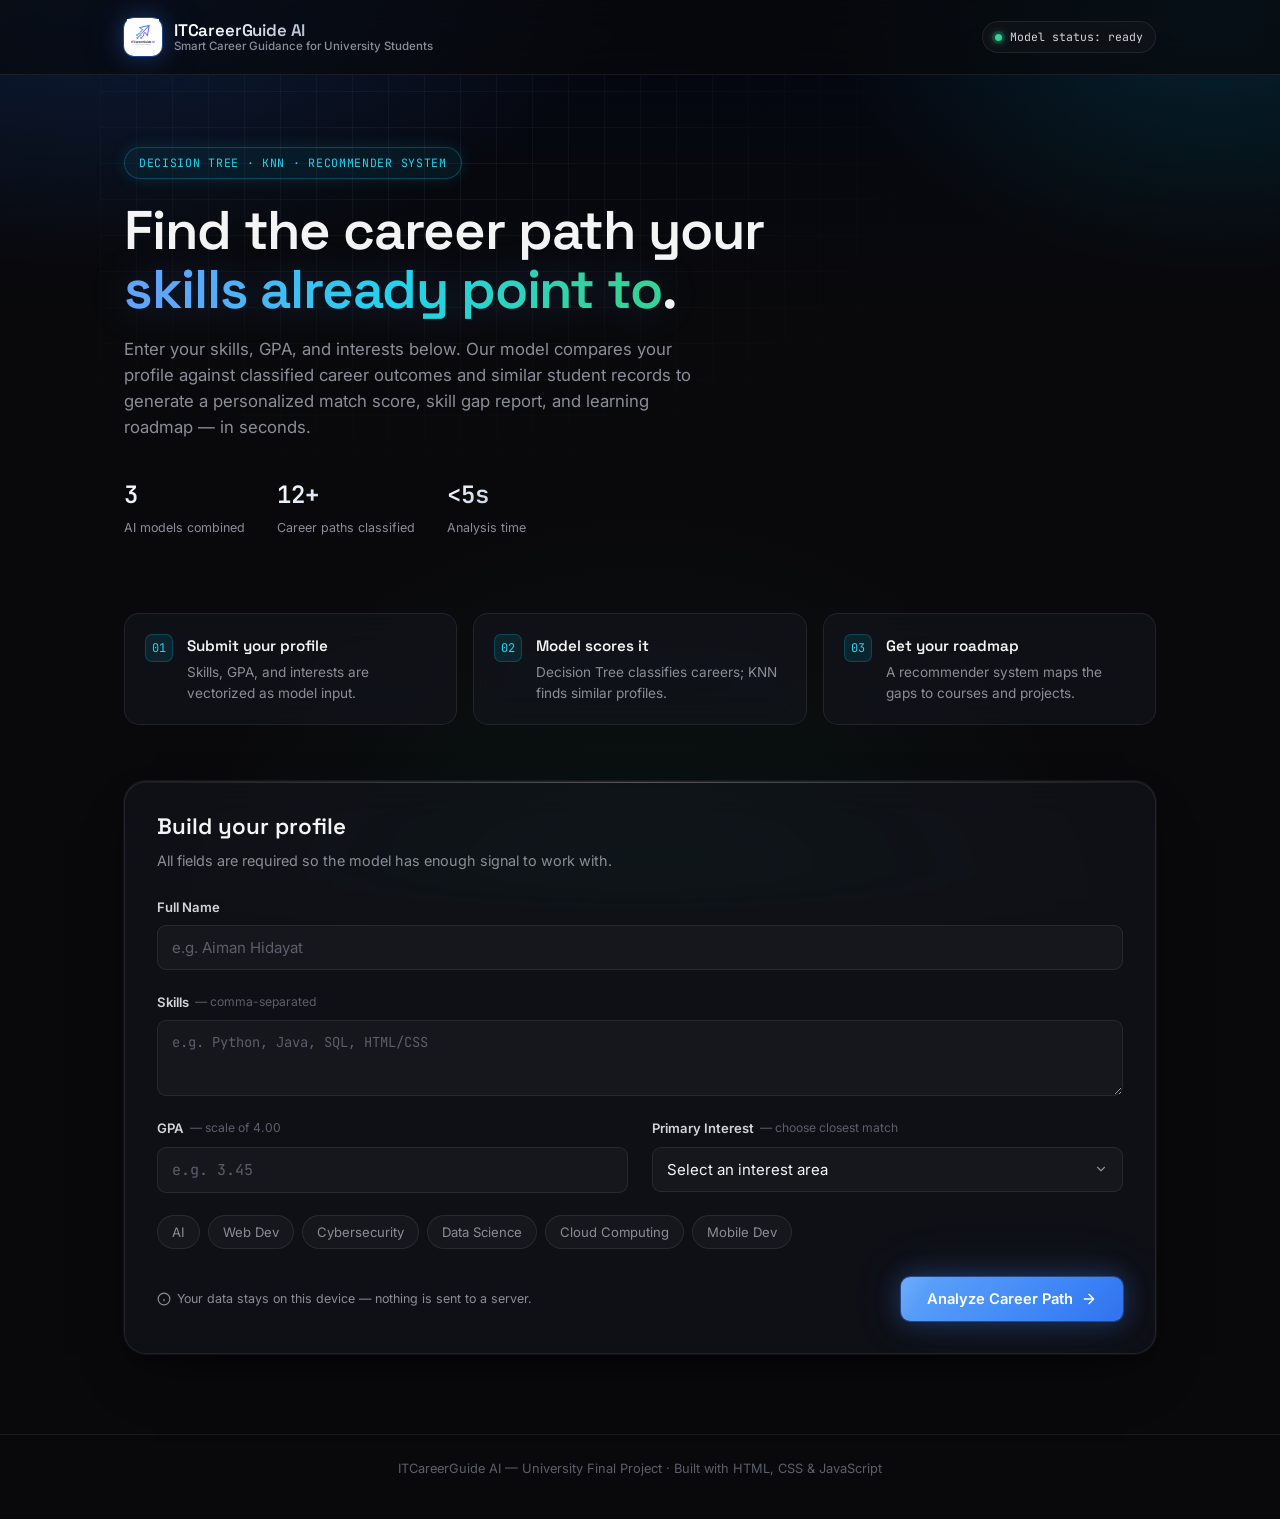
==== index.html @ 4b22a2c1 "🚀 Initial commit — ITCareerGuide AI - Rename project from AI Career Mentor → ITCareerGuide AI - Add " ====
<!DOCTYPE html>
<html lang="en">
  <head>
    <meta charset="UTF-8" />
    <meta name="viewport" content="width=device-width, initial-scale=1.0" />
    <title>ITCareerGuide AI — Smart Career Guidance</title>

    <!-- Google Fonts: Space Grotesk (display), Inter (body), JetBrains Mono (data) -->
    <link rel="preconnect" href="https://fonts.googleapis.com" />
    <link
      href="https://fonts.googleapis.com/css2?family=Space+Grotesk:wght@500;600;700&family=Inter:wght@400;500;600&family=JetBrains+Mono:wght@500;600;700&display=swap"
      rel="stylesheet"
    />

    <link rel="stylesheet" href="style.css" />

    <!-- ============================================================
       ALGORITHM MODULES — load order matters!
       data.js must load first (other files use studentProfiles)
       ============================================================ -->
    <script src="data.js"></script>
    <script src="decisionTree.js"></script>
    <script src="knn.js"></script>
    <script src="recommender.js"></script>
  </head>
  <body>
    <!-- ============================================================
       NAVBAR
       ============================================================ -->
    <header class="navbar">
      <div class="navbar__inner">
        <div class="brand">
          <div class="brand__mark" style="background:white;border-radius:10px;padding:3px;display:flex;align-items:center;justify-content:center;">
            <!-- ITCareerGuide AI logo icon -->
            <img src="logo.png" alt="ITCareerGuide AI Logo" style="width:36px;height:36px;object-fit:contain;object-position:center top;" />
          </div>
          <div class="brand__text">
            <span class="brand__title">ITCareerGuide AI</span>
            <span class="brand__subtitle"
              >Smart Career Guidance for University Students</span
            >
          </div>
        </div>
        <div class="nav__status">
          <span class="status-dot"></span>
          <span class="label-text">Model status: ready</span>
        </div>
      </div>
    </header>

    <main class="shell">
      <!-- ============================================================
         HERO SECTION
         ============================================================ -->
      <section class="hero">
        <span class="hero__eyebrow"
          >Decision Tree · KNN · Recommender System</span
        >
        <h1 class="hero__title">
          Find the career path your <em>skills already point to</em>.
        </h1>
        <p class="hero__lede">
          Enter your skills, GPA, and interests below. Our model compares your
          profile against classified career outcomes and similar student records
          to generate a personalized match score, skill gap report, and learning
          roadmap — in seconds.
        </p>

        <div class="hero__stats">
          <div class="hero__stat">
            <span class="hero__stat-value">3</span>
            <span class="hero__stat-label">AI models combined</span>
          </div>
          <div class="hero__stat">
            <span class="hero__stat-value">12+</span>
            <span class="hero__stat-label">Career paths classified</span>
          </div>
          <div class="hero__stat">
            <span class="hero__stat-value">&lt;5s</span>
            <span class="hero__stat-label">Analysis time</span>
          </div>
        </div>
      </section>

      <!-- ============================================================
         HOW IT WORKS — pipeline strip
         ============================================================ -->
      <section class="process">
        <div class="process__step">
          <div class="process__index">01</div>
          <div>
            <h3>Submit your profile</h3>
            <p>Skills, GPA, and interests are vectorized as model input.</p>
          </div>
        </div>
        <div class="process__step">
          <div class="process__index">02</div>
          <div>
            <h3>Model scores it</h3>
            <p>Decision Tree classifies careers; KNN finds similar profiles.</p>
          </div>
        </div>
        <div class="process__step">
          <div class="process__index">03</div>
          <div>
            <h3>Get your roadmap</h3>
            <p>A recommender system maps the gaps to courses and projects.</p>
          </div>
        </div>
      </section>

      <!-- ============================================================
         INPUT FORM CARD
         ============================================================ -->
      <section class="form-section">
        <div class="panel">
          <div class="panel__header">
            <h2>Build your profile</h2>
            <p>
              All fields are required so the model has enough signal to work
              with.
            </p>
          </div>

          <form id="careerForm" class="form" novalidate>
            <!-- Full Name -->
            <div class="field field--full" data-field="fullName">
              <label for="fullName">Full Name</label>
              <input
                type="text"
                id="fullName"
                name="fullName"
                placeholder="e.g. Aiman Hidayat"
                required
              />
              <span class="field__error">Please enter your full name.</span>
            </div>

            <!-- Skills -->
            <div class="field field--full" data-field="skills">
              <label for="skills">
                Skills
                <span class="hint">— comma-separated</span>
              </label>
              <textarea
                id="skills"
                name="skills"
                placeholder="e.g. Python, Java, SQL, HTML/CSS"
                required
              ></textarea>
              <span class="field__error">Please list at least one skill.</span>
            </div>

            <!-- GPA -->
            <div class="field field--gpa" data-field="gpa">
              <label for="gpa">
                GPA
                <span class="hint">— scale of 4.00</span>
              </label>
              <input
                type="number"
                id="gpa"
                name="gpa"
                placeholder="e.g. 3.45"
                min="0"
                max="4"
                step="0.01"
                required
              />
              <span class="field__error"
                >GPA must be a number between 0.00 and 4.00.</span
              >
            </div>

            <!-- Interests (text input, supplemented by quick-select tags) -->
            <div class="field" data-field="interests">
              <label for="interests">
                Primary Interest
                <span class="hint">— choose closest match</span>
              </label>
              <select id="interests" name="interests" required>
                <option value="" disabled selected>
                  Select an interest area
                </option>
                <option value="Artificial Intelligence">
                  Artificial Intelligence
                </option>
                <option value="Web Development">Web Development</option>
                <option value="Cybersecurity">Cybersecurity</option>
                <option value="Data Science">Data Science</option>
                <option value="Cloud Computing">Cloud Computing</option>
                <option value="Mobile Development">Mobile Development</option>
              </select>
              <span class="field__error">Please select an interest area.</span>
            </div>

            <!-- Quick-select interest tags for visual flair + faster input -->
            <div class="interest-tags" id="interestTags">
              <button
                type="button"
                class="tag-option"
                data-value="Artificial Intelligence"
              >
                AI
              </button>
              <button
                type="button"
                class="tag-option"
                data-value="Web Development"
              >
                Web Dev
              </button>
              <button
                type="button"
                class="tag-option"
                data-value="Cybersecurity"
              >
                Cybersecurity
              </button>
              <button
                type="button"
                class="tag-option"
                data-value="Data Science"
              >
                Data Science
              </button>
              <button
                type="button"
                class="tag-option"
                data-value="Cloud Computing"
              >
                Cloud Computing
              </button>
              <button
                type="button"
                class="tag-option"
                data-value="Mobile Development"
              >
                Mobile Dev
              </button>
            </div>

            <div class="form__footer">
              <span class="form__note">
                <svg
                  width="14"
                  height="14"
                  viewBox="0 0 24 24"
                  fill="none"
                  stroke="currentColor"
                  stroke-width="2"
                >
                  <circle cx="12" cy="12" r="10"></circle>
                  <path d="M12 16v-4M12 8h.01"></path>
                </svg>
                Your data stays on this device — nothing is sent to a server.
              </span>
              <button type="submit" class="btn btn--primary">
                Analyze Career Path
                <svg
                  viewBox="0 0 24 24"
                  fill="none"
                  stroke="currentColor"
                  stroke-width="2"
                  stroke-linecap="round"
                  stroke-linejoin="round"
                >
                  <path d="M5 12h14M12 5l7 7-7 7"></path>
                </svg>
              </button>
            </div>
          </form>
        </div>
      </section>
    </main>

    <footer class="site-footer">
      ITCareerGuide AI — University Final Project · Built with HTML, CSS &amp;
      JavaScript
    </footer>

    <script>
      /* ============================================================
       INPUT PAGE LOGIC
       - Validates the form (required fields, GPA range)
       - Syncs quick-select tags with the interest dropdown
       - Stores the profile in localStorage and redirects to results.html
       ============================================================ */

      const form = document.getElementById("careerForm");
      const interestSelect = document.getElementById("interests");
      const tagButtons = document.querySelectorAll(".tag-option");

      // Clicking a quick-select tag sets the dropdown value and highlights the tag
      tagButtons.forEach((btn) => {
        btn.addEventListener("click", () => {
          tagButtons.forEach((b) => b.classList.remove("selected"));
          btn.classList.add("selected");
          interestSelect.value = btn.dataset.value;
          clearFieldError("interests");
        });
      });

      // Keep tags in sync if the user picks directly from the dropdown
      interestSelect.addEventListener("change", () => {
        tagButtons.forEach((b) => {
          b.classList.toggle(
            "selected",
            b.dataset.value === interestSelect.value
          );
        });
      });

      function setFieldError(fieldName, hasError) {
        const fieldEl = document.querySelector(`[data-field="${fieldName}"]`);
        if (fieldEl) fieldEl.classList.toggle("invalid", hasError);
      }

      function clearFieldError(fieldName) {
        setFieldError(fieldName, false);
      }

      // Validate all fields; returns true if the form is valid
      function validateForm(data) {
        let isValid = true;

        if (!data.fullName.trim()) {
          setFieldError("fullName", true);
          isValid = false;
        } else {
          setFieldError("fullName", false);
        }

        if (!data.skills.trim()) {
          setFieldError("skills", true);
          isValid = false;
        } else {
          setFieldError("skills", false);
        }

        const gpaValue = parseFloat(data.gpa);
        if (isNaN(gpaValue) || gpaValue < 0 || gpaValue > 4) {
          setFieldError("gpa", true);
          isValid = false;
        } else {
          setFieldError("gpa", false);
        }

        if (!data.interests) {
          setFieldError("interests", true);
          isValid = false;
        } else {
          setFieldError("interests", false);
        }

        return isValid;
      }

      // Maps the dropdown's display labels to the exact interest
      // strings used inside data.js (lowercase, sometimes worded
      // differently — e.g. "Mobile Development" -> "mobile apps")
      const INTEREST_MAP = {
        "Artificial Intelligence": "artificial intelligence",
        "Web Development": "web development",
        "Cybersecurity": "cybersecurity",
        "Data Science": "data science",
        "Cloud Computing": "cloud computing",
        "Mobile Development": "mobile apps",
      };

      form.addEventListener("submit", (event) => {
        event.preventDefault();

        const formData = {
          fullName: form.fullName.value,
          skills: form.skills.value,
          gpa: form.gpa.value,
          interests: form.interests.value,
        };

        if (!validateForm(formData)) {
          return; // stop here — errors are shown inline
        }

        // Parse the comma-separated skills textarea into a clean array
        // e.g. "Python, SQL,  HTML/CSS" -> ["python", "sql", "html/css"]
        const skillsArray = formData.skills
          .split(",")
          .map((s) => s.trim().toLowerCase())
          .filter((s) => s.length > 0);

        const interestLabel = formData.interests; // original label, for display
        const interestValue =
          INTEREST_MAP[interestLabel] || interestLabel.toLowerCase();

        // Persist the structured profile so results.html can run
        // KNN, Decision Tree and the Recommender on it
        sessionStorage.setItem(
          "careerMentorProfile",
          JSON.stringify({
            fullName: formData.fullName.trim(),
            skillsRaw: formData.skills.trim(),   // original text, for display
            skills: skillsArray,                  // parsed array, for algorithms
            gpa: parseFloat(formData.gpa),
            interestLabel: interestLabel,         // original label, for display
            interests: [interestValue],           // array, for algorithms
          })
        );

        window.location.href = "results.html";
      });
    </script>
  </body>
</html>
---- style.css ----
/* ============================================================
   AI CAREER MENTOR — STYLESHEET (Premium Dark Mode Edition)
   ------------------------------------------------------------
   Design direction: obsidian/slate dark base, electric-blue +
   cyber-cyan + emerald accent system, Linear-style moderate
   glassmorphism, glow-driven micro-interactions, single-track
   gradient progress bars, dot-grid texture confined to hero.

   Type roles unchanged:
   - Display: Space Grotesk  (headings)
   - Body:    Inter          (UI text)
   - Mono:    JetBrains Mono (data/readouts)
   ============================================================ */

/* ---------- 1. Design tokens ---------- */
:root {
  /* ---- Core surfaces (obsidian scale) ---- */
  --bg: #09090b; /* base page background */
  --bg-deep: #030712; /* deepest layer, used in gradients */
  --surface-1: #0f1117; /* card surface, slightly lifted */
  --surface-2: #15171f; /* nested / hovered surface */
  --surface-glass: rgba(20, 22, 30, 0.6); /* glass panel fill */

  /* ---- Borders ---- */
  --border-hairline: rgba(255, 255, 255, 0.08);
  --border-hairline-strong: rgba(255, 255, 255, 0.14);
  --border-glow: rgba(59, 130, 246, 0.5);

  /* ---- Text ---- */
  --ink: #f4f4f5; /* primary text, near-white */
  --ink-soft: #d4d4d8; /* secondary text */
  --muted: #8b8d98; /* captions, helper text */
  --muted-dim: #5c5e6b; /* faintest text, placeholders */

  /* ---- Accent system ---- */
  --primary: #3b82f6; /* electric blue */
  --primary-bright: #60a5fa;
  --primary-dark: #1d4ed8;
  --accent: #06b6d4; /* cyber-cyan */
  --accent-bright: #22d3ee;
  --success: #10b981; /* emerald — high match */
  --success-bright: #34d399;
  --warning: #f59e0b; /* amber — mid match */
  --danger: #f43f5e;

  /* ---- Glow tokens ---- */
  --glow-primary: 0 0 0 1px rgba(59, 130, 246, 0.4),
    0 0 24px rgba(59, 130, 246, 0.35), 0 0 60px rgba(59, 130, 246, 0.12);
  --glow-accent: 0 0 0 1px rgba(6, 182, 212, 0.4),
    0 0 24px rgba(6, 182, 212, 0.3);
  --glow-success: 0 0 0 1px rgba(16, 185, 129, 0.4),
    0 0 24px rgba(16, 185, 129, 0.3);
  --glow-soft: 0 0 0 1px rgba(255, 255, 255, 0.06),
    0 8px 30px rgba(0, 0, 0, 0.5);

  /* ---- Type ---- */
  --font-display: "Space Grotesk", sans-serif;
  --font-body: "Inter", sans-serif;
  --font-mono: "JetBrains Mono", monospace;

  /* ---- Layout ---- */
  --radius-sm: 9px;
  --radius-md: 15px;
  --radius-lg: 22px;
  --max-width: 1080px;

  /* ---- Shadows (multi-layer depth) ---- */
  --shadow-card: 0 1px 0 rgba(255, 255, 255, 0.04) inset,
    0 0 0 1px rgba(255, 255, 255, 0.05), 0 10px 30px -10px rgba(0, 0, 0, 0.6),
    0 30px 60px -30px rgba(0, 0, 0, 0.55);
  --shadow-card-hover: 0 1px 0 rgba(255, 255, 255, 0.06) inset,
    0 0 0 1px rgba(255, 255, 255, 0.08), 0 16px 40px -12px rgba(0, 0, 0, 0.7),
    0 0 40px -8px rgba(59, 130, 246, 0.25);

  --blur-glass: blur(18px) saturate(140%);
}

/* ---------- 2. Reset ---------- */
* {
  margin: 0;
  padding: 0;
  box-sizing: border-box;
}

html {
  scroll-behavior: smooth;
}

body {
  font-family: var(--font-body);
  background: var(--bg);
  color: var(--ink);
  line-height: 1.55;
  min-height: 100vh;
  -webkit-font-smoothing: antialiased;
  position: relative;
  overflow-x: hidden;
}

/* Layered mesh-gradient wash sitting beneath everything.
     Fixed so it reads as ambient atmosphere, not a scrolling image. */
body::before {
  content: "";
  position: fixed;
  inset: 0;
  z-index: -2;
  background: radial-gradient(
      ellipse 900px 600px at 8% -10%,
      rgba(59, 130, 246, 0.22),
      transparent 60%
    ),
    radial-gradient(
      ellipse 700px 500px at 95% 0%,
      rgba(6, 182, 212, 0.16),
      transparent 55%
    ),
    radial-gradient(
      ellipse 800px 800px at 50% 110%,
      rgba(16, 185, 129, 0.08),
      transparent 60%
    ),
    linear-gradient(180deg, var(--bg-deep) 0%, var(--bg) 35%, var(--bg) 100%);
  pointer-events: none;
}

img,
svg {
  display: block;
  max-width: 100%;
}

a {
  color: inherit;
  text-decoration: none;
}

button {
  font-family: inherit;
  cursor: pointer;
}

/* Visible keyboard focus everywhere — accessibility floor */
a:focus-visible,
button:focus-visible,
input:focus-visible,
select:focus-visible,
textarea:focus-visible {
  outline: 2px solid var(--primary-bright);
  outline-offset: 3px;
  border-radius: 4px;
}

@media (prefers-reduced-motion: reduce) {
  *,
  *::before,
  *::after {
    animation-duration: 0.001ms !important;
    animation-iteration-count: 1 !important;
    transition-duration: 0.001ms !important;
    scroll-behavior: auto !important;
  }
}

/* ---------- 3. Layout shell ---------- */
.shell {
  max-width: var(--max-width);
  margin: 0 auto;
  padding: 0 24px;
  position: relative;
  z-index: 1;
}

/* ---------- 4. Navbar ---------- */
.navbar {
  position: sticky;
  top: 0;
  z-index: 50;
  background: rgba(9, 9, 11, 0.72);
  backdrop-filter: var(--blur-glass);
  -webkit-backdrop-filter: var(--blur-glass);
  border-bottom: 1px solid var(--border-hairline);
}

.navbar__inner {
  max-width: var(--max-width);
  margin: 0 auto;
  padding: 18px 24px;
  display: flex;
  align-items: center;
  justify-content: space-between;
  gap: 16px;
}

.brand {
  display: flex;
  align-items: center;
  gap: 12px;
}

.brand__mark {
  width: 38px;
  height: 38px;
  border-radius: 10px;
  background: linear-gradient(135deg, var(--primary), var(--accent));
  display: flex;
  align-items: center;
  justify-content: center;
  flex-shrink: 0;
  box-shadow: var(--glow-primary);
  position: relative;
}

.brand__mark::after {
  content: "";
  position: absolute;
  inset: 0;
  border-radius: 10px;
  background: linear-gradient(
    135deg,
    rgba(255, 255, 255, 0.25),
    transparent 60%
  );
}

.brand__mark svg {
  width: 20px;
  height: 20px;
  position: relative;
  z-index: 1;
}

.brand__text {
  display: flex;
  flex-direction: column;
  line-height: 1.15;
}

.brand__title {
  font-family: var(--font-display);
  font-weight: 600;
  font-size: 1.05rem;
  letter-spacing: -0.01em;
  /* metallic text-clip gradient */
  background: linear-gradient(135deg, #ffffff 10%, #b9c4d6 50%, #7d93b8 90%);
  -webkit-background-clip: text;
  background-clip: text;
  -webkit-text-fill-color: transparent;
  color: transparent;
}

.brand__subtitle {
  font-size: 0.72rem;
  color: var(--muted);
  font-weight: 500;
}

.nav__status {
  display: flex;
  align-items: center;
  gap: 8px;
  font-family: var(--font-mono);
  font-size: 0.72rem;
  color: var(--ink-soft);
  background: var(--surface-glass);
  backdrop-filter: var(--blur-glass);
  -webkit-backdrop-filter: var(--blur-glass);
  border: 1px solid var(--border-hairline);
  padding: 6px 12px;
  border-radius: 999px;
}

.status-dot {
  width: 7px;
  height: 7px;
  border-radius: 50%;
  background: var(--success-bright);
  box-shadow: 0 0 0 3px rgba(16, 185, 129, 0.2),
    0 0 10px rgba(52, 211, 153, 0.8);
  animation: pulse-dot 2.4s ease-in-out infinite;
}

@keyframes pulse-dot {
  0%,
  100% {
    opacity: 1;
  }
  50% {
    opacity: 0.5;
  }
}

/* ---------- 5. Hero ---------- */
.hero {
  padding: 72px 0 40px;
  position: relative;
}

/* Dot-matrix / micro-grid texture — confined to the hero only */
.hero::before {
  content: "";
  position: absolute;
  top: -20px;
  left: -24px;
  right: -24px;
  height: calc(100% + 60px);
  z-index: -1;
  background-image: linear-gradient(
      rgba(255, 255, 255, 0.05) 1px,
      transparent 1px
    ),
    linear-gradient(90deg, rgba(255, 255, 255, 0.05) 1px, transparent 1px);
  background-size: 36px 36px;
  -webkit-mask-image: radial-gradient(
    ellipse 70% 80% at 30% 20%,
    black 0%,
    transparent 75%
  );
  mask-image: radial-gradient(
    ellipse 70% 80% at 30% 20%,
    black 0%,
    transparent 75%
  );
  pointer-events: none;
}

.hero__eyebrow {
  display: inline-flex;
  align-items: center;
  gap: 8px;
  font-family: var(--font-mono);
  font-size: 0.72rem;
  letter-spacing: 0.06em;
  text-transform: uppercase;
  color: var(--accent-bright);
  background: rgba(6, 182, 212, 0.08);
  border: 1px solid rgba(6, 182, 212, 0.3);
  padding: 6px 14px;
  border-radius: 999px;
  margin-bottom: 22px;
  box-shadow: 0 0 16px rgba(6, 182, 212, 0.15);
}

.hero__title {
  font-family: var(--font-display);
  font-size: clamp(2.1rem, 4.4vw, 3.4rem);
  font-weight: 600;
  letter-spacing: -0.02em;
  line-height: 1.08;
  max-width: 720px;
  color: var(--ink);
}

.hero__title em {
  font-style: normal;
  /* neon gradient text-clip */
  background: linear-gradient(
    100deg,
    var(--primary-bright) 10%,
    var(--accent-bright) 50%,
    var(--success-bright) 90%
  );
  -webkit-background-clip: text;
  background-clip: text;
  -webkit-text-fill-color: transparent;
  color: transparent;
  filter: drop-shadow(0 0 18px rgba(59, 130, 246, 0.25));
}

.hero__lede {
  margin-top: 18px;
  font-size: 1.05rem;
  color: var(--muted);
  max-width: 580px;
}

.hero__stats {
  display: flex;
  gap: 32px;
  margin-top: 36px;
  flex-wrap: wrap;
}

.hero__stat {
  display: flex;
  flex-direction: column;
  gap: 4px;
}

.hero__stat-value {
  font-family: var(--font-mono);
  font-size: 1.5rem;
  font-weight: 600;
  background: linear-gradient(135deg, #ffffff, #9fb4d8);
  -webkit-background-clip: text;
  background-clip: text;
  -webkit-text-fill-color: transparent;
  color: transparent;
}

.hero__stat-label {
  font-size: 0.78rem;
  color: var(--muted);
}

/* ---------- 6. How it works strip ---------- */
.process {
  display: grid;
  grid-template-columns: repeat(3, 1fr);
  gap: 16px;
  margin: 36px 0 56px;
}

.process__step {
  background: var(--surface-glass);
  backdrop-filter: var(--blur-glass);
  -webkit-backdrop-filter: var(--blur-glass);
  border: 1px solid var(--border-hairline);
  border-radius: var(--radius-md);
  padding: 20px;
  display: flex;
  gap: 14px;
  align-items: flex-start;
  transition: box-shadow 0.3s ease, transform 0.3s ease, border-color 0.3s ease;
}

.process__step:hover {
  box-shadow: var(--shadow-card-hover);
  transform: translateY(-3px);
  border-color: var(--border-hairline-strong);
}

.process__index {
  font-family: var(--font-mono);
  font-size: 0.75rem;
  color: var(--accent-bright);
  background: rgba(6, 182, 212, 0.12);
  border: 1px solid rgba(6, 182, 212, 0.25);
  border-radius: 7px;
  width: 28px;
  height: 28px;
  flex-shrink: 0;
  display: flex;
  align-items: center;
  justify-content: center;
}

.process__step h3 {
  font-family: var(--font-display);
  font-size: 0.95rem;
  font-weight: 600;
  margin-bottom: 4px;
  color: var(--ink);
}

.process__step p {
  font-size: 0.85rem;
  color: var(--muted);
}

/* ---------- 7. Form card ---------- */
.form-section {
  padding-bottom: 80px;
}

.panel {
  background: var(--surface-glass);
  backdrop-filter: var(--blur-glass);
  -webkit-backdrop-filter: var(--blur-glass);
  border: 1px solid var(--border-hairline);
  border-radius: var(--radius-lg);
  box-shadow: var(--shadow-card);
  overflow: hidden;
  position: relative;
}

/* Faint top edge highlight to sell the "glass pane" illusion */
.panel::before {
  content: "";
  position: absolute;
  top: 0;
  left: 0;
  right: 0;
  height: 1px;
  background: linear-gradient(
    90deg,
    transparent,
    rgba(255, 255, 255, 0.25),
    transparent
  );
}

.panel__header {
  padding: 28px 32px 0;
}

.panel__header h2 {
  font-family: var(--font-display);
  font-size: 1.4rem;
  font-weight: 600;
  color: var(--ink);
}

.panel__header p {
  color: var(--muted);
  font-size: 0.9rem;
  margin-top: 6px;
}

.form {
  padding: 24px 32px 32px;
  display: grid;
  grid-template-columns: 1fr 1fr;
  gap: 22px 24px;
}

.field {
  display: flex;
  flex-direction: column;
  gap: 8px;
}

.field--full {
  grid-column: 1 / -1;
}

.field label {
  font-size: 0.82rem;
  font-weight: 600;
  color: var(--ink-soft);
  display: flex;
  align-items: center;
  gap: 6px;
}

.field label .hint {
  font-weight: 400;
  color: var(--muted-dim);
  font-size: 0.76rem;
}

.field input,
.field select,
.field textarea {
  font-family: var(--font-body);
  font-size: 0.94rem;
  padding: 12px 14px;
  border: 1.5px solid var(--border-hairline);
  border-radius: var(--radius-sm);
  background: rgba(255, 255, 255, 0.03);
  color: var(--ink);
  transition: border-color 0.25s ease, box-shadow 0.25s ease,
    background 0.25s ease;
}

.field input::placeholder,
.field textarea::placeholder {
  color: var(--muted-dim);
}

.field select {
  /* Dark-mode-friendly custom chevron so native arrow doesn't clash */
  appearance: none;
  background-image: url("data:image/svg+xml;utf8,<svg xmlns='http://www.w3.org/2000/svg' width='14' height='14' viewBox='0 0 24 24' fill='none' stroke='%238b8d98' stroke-width='2' stroke-linecap='round' stroke-linejoin='round'><polyline points='6 9 12 15 18 9'></polyline></svg>");
  background-repeat: no-repeat;
  background-position: right 14px center;
  padding-right: 38px;
}

.field select option {
  background: var(--surface-1);
  color: var(--ink);
}

.field input:hover,
.field select:hover,
.field textarea:hover {
  border-color: var(--border-hairline-strong);
}

.field input:focus,
.field select:focus,
.field textarea:focus {
  border-color: var(--primary);
  background: rgba(59, 130, 246, 0.05);
  box-shadow: var(--glow-primary);
  outline: none;
}

.field textarea {
  resize: vertical;
  min-height: 76px;
  font-family: var(--font-mono);
  font-size: 0.86rem;
}

.field--gpa input {
  font-family: var(--font-mono);
}

.field__error {
  font-size: 0.76rem;
  color: var(--danger);
  min-height: 16px;
  display: none;
}

.field.invalid input,
.field.invalid textarea {
  border-color: var(--danger);
  box-shadow: 0 0 0 1px rgba(244, 63, 94, 0.4), 0 0 20px rgba(244, 63, 94, 0.2);
}

.field.invalid .field__error {
  display: block;
}

.interest-tags {
  display: flex;
  flex-wrap: wrap;
  gap: 8px;
  grid-column: 1 / -1;
}

.tag-option {
  font-size: 0.82rem;
  padding: 8px 14px;
  border-radius: 999px;
  border: 1.5px solid var(--border-hairline);
  background: rgba(255, 255, 255, 0.03);
  color: var(--muted);
  transition: all 0.25s ease;
}

.tag-option:hover {
  border-color: var(--accent);
  color: var(--ink);
  background: rgba(6, 182, 212, 0.08);
  box-shadow: var(--glow-accent);
  transform: translateY(-1px);
}

.tag-option.selected {
  background: linear-gradient(135deg, var(--primary), var(--primary-dark));
  border-color: var(--primary-bright);
  color: #fff;
  box-shadow: var(--glow-primary);
}

.form__footer {
  grid-column: 1 / -1;
  display: flex;
  align-items: center;
  justify-content: space-between;
  gap: 16px;
  margin-top: 6px;
  flex-wrap: wrap;
}

.form__note {
  font-size: 0.78rem;
  color: var(--muted);
  display: flex;
  align-items: center;
  gap: 6px;
}

/* ---------- 8. Buttons ---------- */
.btn {
  font-family: var(--font-body);
  font-weight: 600;
  font-size: 0.92rem;
  padding: 13px 26px;
  border-radius: var(--radius-sm);
  border: none;
  display: inline-flex;
  align-items: center;
  gap: 8px;
  position: relative;
  transition: transform 0.2s ease, box-shadow 0.3s ease,
    background-position 0.5s ease;
  isolation: isolate;
  overflow: hidden;
}

.btn--primary {
  background: linear-gradient(
    135deg,
    var(--primary-bright) 0%,
    var(--primary) 45%,
    var(--primary-dark) 100%
  );
  background-size: 160% 160%;
  background-position: 0% 0%;
  color: #fff;
  box-shadow: var(--glow-primary);
}

/* Metallic sheen sweep across the button on hover */
.btn--primary::before {
  content: "";
  position: absolute;
  inset: 0;
  background: linear-gradient(
    120deg,
    transparent 30%,
    rgba(255, 255, 255, 0.35) 50%,
    transparent 70%
  );
  background-size: 250% 250%;
  background-position: 120% 0%;
  transition: background-position 0.6s ease;
  z-index: -1;
}

.btn--primary:hover {
  background-position: 100% 100%;
  transform: translateY(-2px);
  box-shadow: 0 0 0 1px rgba(96, 165, 250, 0.6),
    0 0 32px rgba(59, 130, 246, 0.55), 0 0 70px rgba(59, 130, 246, 0.2);
}

.btn--primary:hover::before {
  background-position: -20% 0%;
}

.btn--primary:active {
  transform: translateY(0);
}

.btn--ghost {
  background: rgba(255, 255, 255, 0.03);
  color: var(--ink);
  border: 1.5px solid var(--border-hairline);
}

.btn--ghost:hover {
  border-color: var(--accent);
  color: var(--accent-bright);
  background: rgba(6, 182, 212, 0.06);
  box-shadow: var(--glow-accent);
}

.btn svg {
  width: 16px;
  height: 16px;
}

/* ---------- 9. Footer ---------- */
.site-footer {
  border-top: 1px solid var(--border-hairline);
  padding: 24px 0 40px;
  text-align: center;
  color: var(--muted-dim);
  font-size: 0.8rem;
}

/* ============================================================
     RESULTS PAGE
     ============================================================ */

.report-header {
  padding: 36px 0 8px;
  position: relative;
}

.report-header::before {
  content: "";
  position: absolute;
  top: -16px;
  left: -24px;
  right: -24px;
  height: 160px;
  z-index: -1;
  background-image: linear-gradient(
      rgba(255, 255, 255, 0.04) 1px,
      transparent 1px
    ),
    linear-gradient(90deg, rgba(255, 255, 255, 0.04) 1px, transparent 1px);
  background-size: 36px 36px;
  -webkit-mask-image: linear-gradient(to bottom, black, transparent);
  mask-image: linear-gradient(to bottom, black, transparent);
  pointer-events: none;
}

.report-header__top {
  display: flex;
  justify-content: space-between;
  align-items: flex-start;
  gap: 20px;
  flex-wrap: wrap;
}

.report-header h1 {
  font-family: var(--font-display);
  font-size: clamp(1.6rem, 3vw, 2.2rem);
  font-weight: 600;
  letter-spacing: -0.01em;
  background: linear-gradient(120deg, #ffffff 20%, #aebdd6 60%, #7d93b8 100%);
  -webkit-background-clip: text;
  background-clip: text;
  -webkit-text-fill-color: transparent;
  color: transparent;
}

.report-header .timestamp {
  font-family: var(--font-mono);
  font-size: 0.78rem;
  color: var(--muted);
  margin-top: 6px;
}

/* Summary card */
.summary-card {
  background: var(--surface-glass);
  backdrop-filter: var(--blur-glass);
  -webkit-backdrop-filter: var(--blur-glass);
  border: 1px solid var(--border-hairline);
  border-radius: var(--radius-lg);
  box-shadow: var(--shadow-card);
  padding: 26px 30px;
  margin: 22px 0 36px;
  display: grid;
  grid-template-columns: auto 1fr auto;
  gap: 28px;
  align-items: center;
  position: relative;
}

.summary-card::before {
  content: "";
  position: absolute;
  top: 0;
  left: 0;
  right: 0;
  height: 1px;
  background: linear-gradient(
    90deg,
    transparent,
    rgba(255, 255, 255, 0.2),
    transparent
  );
}

.summary-card__avatar {
  width: 56px;
  height: 56px;
  border-radius: 14px;
  background: linear-gradient(135deg, var(--primary), var(--accent));
  display: flex;
  align-items: center;
  justify-content: center;
  color: #fff;
  font-family: var(--font-display);
  font-weight: 600;
  font-size: 1.3rem;
  box-shadow: var(--glow-primary);
  position: relative;
}

.summary-card__avatar::after {
  content: "";
  position: absolute;
  inset: 0;
  border-radius: 14px;
  background: linear-gradient(
    135deg,
    rgba(255, 255, 255, 0.3),
    transparent 60%
  );
}

.summary-card__fields {
  display: grid;
  grid-template-columns: repeat(3, 1fr);
  gap: 18px;
}

.summary-field__label {
  font-size: 0.72rem;
  text-transform: uppercase;
  letter-spacing: 0.05em;
  color: var(--muted-dim);
  margin-bottom: 4px;
}

.summary-field__value {
  font-size: 0.95rem;
  font-weight: 600;
  color: var(--ink);
}

.summary-field__value.mono {
  font-family: var(--font-mono);
  color: var(--ink-soft);
}

.summary-card__gpa {
  text-align: center;
  border-left: 1px solid var(--border-hairline);
  padding-left: 28px;
}

.gpa-ring-label {
  font-size: 0.72rem;
  color: var(--muted-dim);
  text-transform: uppercase;
  letter-spacing: 0.05em;
}

.gpa-ring-value {
  font-family: var(--font-mono);
  font-size: 1.8rem;
  font-weight: 700;
  background: linear-gradient(
    135deg,
    var(--primary-bright),
    var(--accent-bright)
  );
  -webkit-background-clip: text;
  background-clip: text;
  -webkit-text-fill-color: transparent;
  color: transparent;
  filter: drop-shadow(0 0 14px rgba(59, 130, 246, 0.3));
}

/* Section scaffolding */
.section {
  margin-bottom: 52px;
}

.section__head {
  display: flex;
  align-items: baseline;
  justify-content: space-between;
  margin-bottom: 18px;
  gap: 12px;
  flex-wrap: wrap;
}

.section__head h2 {
  font-family: var(--font-display);
  font-size: 1.3rem;
  font-weight: 600;
  display: flex;
  align-items: center;
  gap: 10px;
  color: var(--ink);
}

.section__head .section__index {
  font-family: var(--font-mono);
  font-size: 0.8rem;
  color: var(--accent-bright);
}

.section__head p {
  color: var(--muted);
  font-size: 0.86rem;
}

/* Career match — single glowing gradient progress track
     (replaces the old segmented signal-bar look; same class
     names/markup, restyled to render as one continuous track) */
.match-list {
  background: var(--surface-glass);
  backdrop-filter: var(--blur-glass);
  -webkit-backdrop-filter: var(--blur-glass);
  border: 1px solid var(--border-hairline);
  border-radius: var(--radius-lg);
  box-shadow: var(--shadow-card);
  padding: 8px;
}

.match-row {
  display: grid;
  grid-template-columns: 200px 1fr 90px;
  align-items: center;
  gap: 20px;
  padding: 18px 22px;
  border-radius: var(--radius-md);
  transition: background 0.25s ease;
}

.match-row:hover {
  background: rgba(255, 255, 255, 0.03);
}

.match-row + .match-row {
  border-top: 1px solid var(--border-hairline);
}

.match-row__title {
  display: flex;
  flex-direction: column;
  gap: 3px;
}

.match-row__title strong {
  font-family: var(--font-display);
  font-size: 0.98rem;
  font-weight: 600;
  color: var(--ink);
}

.match-row__title span {
  font-size: 0.74rem;
  color: var(--muted);
}

/* .signal becomes the recessed track. The existing JS renders 20
     .signal__bar segments inside it, each holding one .signal__bar-fill
     that animates to width:0% or width:100%. To make those 20 segments
     read as ONE seamless glowing gradient track (not 20 separate glowing
     pills), each fill paints a slice of a single full-track gradient and
     shifts itself left by its own segment index — so colors line up
     perfectly across every segment boundary with zero visible seams. */
.signal {
  display: flex;
  align-items: center;
  gap: 0;
  height: 10px;
  position: relative;
  background: rgba(255, 255, 255, 0.04);
  border: 1px solid var(--border-hairline);
  border-radius: 999px;
  box-shadow: inset 0 2px 6px rgba(0, 0, 0, 0.6); /* deep recessed track */
  overflow: hidden;
  padding: 0;
}

.signal__bar {
  flex: 1;
  height: 100%;
  background: transparent;
  border-radius: 0;
  position: relative;
  overflow: visible;
}

.signal__bar-fill {
  position: absolute;
  top: 0;
  bottom: 0;
  left: 0;
  width: 2000% !important; /* 20× one segment's width = full track width */
  border-radius: 0;
  opacity: 0;
  transition: opacity 0.9s ease;
}

/* The inline width:100% the JS sets per "on" segment is repurposed
     as a reveal trigger rather than a literal size change */
.signal__bar-fill[style*="100%"] {
  opacity: 1;
}

.signal__bar:nth-child(1) .signal__bar-fill {
  transform: translateX(0%);
}
.signal__bar:nth-child(2) .signal__bar-fill {
  transform: translateX(-100%);
}
.signal__bar:nth-child(3) .signal__bar-fill {
  transform: translateX(-200%);
}
.signal__bar:nth-child(4) .signal__bar-fill {
  transform: translateX(-300%);
}
.signal__bar:nth-child(5) .signal__bar-fill {
  transform: translateX(-400%);
}
.signal__bar:nth-child(6) .signal__bar-fill {
  transform: translateX(-500%);
}
.signal__bar:nth-child(7) .signal__bar-fill {
  transform: translateX(-600%);
}
.signal__bar:nth-child(8) .signal__bar-fill {
  transform: translateX(-700%);
}
.signal__bar:nth-child(9) .signal__bar-fill {
  transform: translateX(-800%);
}
.signal__bar:nth-child(10) .signal__bar-fill {
  transform: translateX(-900%);
}
.signal__bar:nth-child(11) .signal__bar-fill {
  transform: translateX(-1000%);
}
.signal__bar:nth-child(12) .signal__bar-fill {
  transform: translateX(-1100%);
}
.signal__bar:nth-child(13) .signal__bar-fill {
  transform: translateX(-1200%);
}
.signal__bar:nth-child(14) .signal__bar-fill {
  transform: translateX(-1300%);
}
.signal__bar:nth-child(15) .signal__bar-fill {
  transform: translateX(-1400%);
}
.signal__bar:nth-child(16) .signal__bar-fill {
  transform: translateX(-1500%);
}
.signal__bar:nth-child(17) .signal__bar-fill {
  transform: translateX(-1600%);
}
.signal__bar:nth-child(18) .signal__bar-fill {
  transform: translateX(-1700%);
}
.signal__bar:nth-child(19) .signal__bar-fill {
  transform: translateX(-1800%);
}
.signal__bar:nth-child(20) .signal__bar-fill {
  transform: translateX(-1900%);
}

.signal__bar-fill.high {
  background-image: linear-gradient(
    90deg,
    var(--success),
    var(--success-bright)
  );
  box-shadow: 0 0 12px rgba(16, 185, 129, 0.6), 0 0 28px rgba(52, 211, 153, 0.3);
}
.signal__bar-fill.mid {
  background-image: linear-gradient(
    90deg,
    var(--primary),
    var(--accent-bright)
  );
  box-shadow: 0 0 12px rgba(59, 130, 246, 0.6), 0 0 28px rgba(6, 182, 212, 0.3);
}
.signal__bar-fill.low {
  background-image: linear-gradient(90deg, #d97706, var(--warning));
  box-shadow: 0 0 12px rgba(245, 158, 11, 0.5),
    0 0 24px rgba(245, 158, 11, 0.25);
}

.match-row__score {
  font-family: var(--font-mono);
  font-size: 1.15rem;
  font-weight: 700;
  text-align: right;
  color: var(--ink);
}

/* Skill gap chart card */
.chart-card {
  background: var(--surface-glass);
  backdrop-filter: var(--blur-glass);
  -webkit-backdrop-filter: var(--blur-glass);
  border: 1px solid var(--border-hairline);
  border-radius: var(--radius-lg);
  box-shadow: var(--shadow-card);
  padding: 26px 28px 18px;
}

.chart-card__toggle {
  display: flex;
  gap: 6px;
  background: rgba(255, 255, 255, 0.03);
  border: 1px solid var(--border-hairline);
  border-radius: 999px;
  padding: 4px;
}

.chart-toggle-btn {
  font-size: 0.78rem;
  font-weight: 600;
  padding: 7px 14px;
  border-radius: 999px;
  border: none;
  background: transparent;
  color: var(--muted);
  transition: all 0.25s ease;
}

.chart-toggle-btn.active {
  background: linear-gradient(135deg, var(--primary), var(--primary-dark));
  color: #fff;
  box-shadow: var(--glow-primary);
}

.chart-wrap {
  position: relative;
  height: 320px;
  margin-top: 10px;
}

.gap-legend {
  display: flex;
  gap: 18px;
  flex-wrap: wrap;
  margin-top: 16px;
  padding-top: 14px;
  border-top: 1px solid var(--border-hairline);
  font-size: 0.78rem;
  color: var(--muted);
}

.gap-legend span {
  display: inline-flex;
  align-items: center;
  gap: 6px;
}

.legend-dot {
  width: 9px;
  height: 9px;
  border-radius: 50%;
  box-shadow: 0 0 8px currentColor;
}

/* Missing skills chips */
.missing-skills {
  display: flex;
  gap: 10px;
  flex-wrap: wrap;
  margin-top: 18px;
}

.missing-chip {
  display: flex;
  align-items: center;
  gap: 8px;
  font-size: 0.84rem;
  font-weight: 500;
  padding: 9px 16px;
  border-radius: 999px;
  background: rgba(245, 158, 11, 0.08);
  border: 1px solid rgba(245, 158, 11, 0.3);
  color: #fbbf24;
  box-shadow: 0 0 14px rgba(245, 158, 11, 0.08);
}

.missing-chip svg {
  width: 14px;
  height: 14px;
  flex-shrink: 0;
}

/* Roadmap timeline */
.roadmap {
  position: relative;
  display: grid;
  grid-template-columns: repeat(4, 1fr);
  gap: 18px;
}

.roadmap::before {
  content: "";
  position: absolute;
  top: 22px;
  left: 0;
  right: 0;
  height: 2px;
  background: linear-gradient(
    90deg,
    var(--primary),
    var(--accent),
    var(--success)
  );
  opacity: 0.35;
  z-index: 0;
}

.roadmap-step {
  position: relative;
  z-index: 1;
  background: var(--surface-glass);
  backdrop-filter: var(--blur-glass);
  -webkit-backdrop-filter: var(--blur-glass);
  border: 1px solid var(--border-hairline);
  border-radius: var(--radius-md);
  padding: 0;
  box-shadow: var(--shadow-card);
  transition: transform 0.3s ease, box-shadow 0.3s ease, border-color 0.3s ease;
}

.roadmap-step:hover {
  transform: translateY(-4px);
  box-shadow: var(--shadow-card-hover);
  border-color: var(--border-hairline-strong);
}

.roadmap-step__marker {
  width: 44px;
  height: 44px;
  border-radius: 12px;
  background: var(--ink);
  color: #fff;
  font-family: var(--font-mono);
  font-weight: 700;
  display: flex;
  align-items: center;
  justify-content: center;
  margin: 18px auto 0;
  font-size: 0.95rem;
  position: relative;
}

.roadmap-step:nth-child(1) .roadmap-step__marker {
  background: linear-gradient(135deg, var(--primary-bright), var(--primary));
  box-shadow: var(--glow-primary);
}
.roadmap-step:nth-child(2) .roadmap-step__marker {
  background: linear-gradient(135deg, var(--primary), var(--primary-dark));
  box-shadow: 0 0 0 1px rgba(29, 78, 216, 0.4), 0 0 22px rgba(29, 78, 216, 0.4);
}
.roadmap-step:nth-child(3) .roadmap-step__marker {
  background: linear-gradient(135deg, var(--accent-bright), var(--accent));
  color: #04222b;
  box-shadow: var(--glow-accent);
}
.roadmap-step:nth-child(4) .roadmap-step__marker {
  background: linear-gradient(135deg, var(--success-bright), var(--success));
  box-shadow: var(--glow-success);
}

.roadmap-step__body {
  padding: 16px 18px 20px;
  text-align: center;
}

.roadmap-step__body h3 {
  font-family: var(--font-display);
  font-size: 0.95rem;
  font-weight: 600;
  margin-bottom: 6px;
  color: var(--ink);
}

.roadmap-step__body p {
  font-size: 0.8rem;
  color: var(--muted);
}

/* Recommendations */
.rec-grid {
  display: grid;
  grid-template-columns: repeat(3, 1fr);
  gap: 18px;
}

.rec-card {
  background: var(--surface-glass);
  backdrop-filter: var(--blur-glass);
  -webkit-backdrop-filter: var(--blur-glass);
  border: 1px solid var(--border-hairline);
  border-radius: var(--radius-lg);
  box-shadow: var(--shadow-card);
  padding: 22px;
  transition: transform 0.3s ease, box-shadow 0.3s ease, border-color 0.3s ease;
}

.rec-card:hover {
  transform: translateY(-4px);
  box-shadow: var(--shadow-card-hover);
  border-color: var(--border-hairline-strong);
}

.rec-card__icon {
  width: 38px;
  height: 38px;
  border-radius: 10px;
  display: flex;
  align-items: center;
  justify-content: center;
  margin-bottom: 14px;
}

.rec-card__icon svg {
  width: 18px;
  height: 18px;
}

.rec-card--courses .rec-card__icon {
  background: rgba(59, 130, 246, 0.12);
  color: var(--primary-bright);
  box-shadow: 0 0 16px rgba(59, 130, 246, 0.15);
}
.rec-card--certs .rec-card__icon {
  background: rgba(6, 182, 212, 0.12);
  color: var(--accent-bright);
  box-shadow: 0 0 16px rgba(6, 182, 212, 0.15);
}
.rec-card--projects .rec-card__icon {
  background: rgba(16, 185, 129, 0.12);
  color: var(--success-bright);
  box-shadow: 0 0 16px rgba(16, 185, 129, 0.15);
}

.rec-card h3 {
  font-family: var(--font-display);
  font-size: 1.02rem;
  font-weight: 600;
  margin-bottom: 12px;
  color: var(--ink);
}

.rec-card ul {
  list-style: none;
  display: flex;
  flex-direction: column;
  gap: 10px;
}

.rec-card li {
  font-size: 0.86rem;
  color: var(--ink-soft);
  display: flex;
  gap: 8px;
  padding-bottom: 10px;
  border-bottom: 1px solid var(--border-hairline);
}

.rec-card li:last-child {
  border-bottom: none;
  padding-bottom: 0;
}

.rec-card li::before {
  content: "";
  width: 5px;
  height: 5px;
  border-radius: 50%;
  background: var(--accent-bright);
  box-shadow: 0 0 6px rgba(34, 211, 238, 0.8);
  margin-top: 7px;
  flex-shrink: 0;
}

/* Results actions */
.results-actions {
  display: flex;
  gap: 12px;
  justify-content: center;
  margin: 50px 0 10px;
}

/* ---------- 10. Strong / emphasis text-clip treatment ---------- */
strong {
  background: linear-gradient(120deg, #ffffff, var(--primary-bright));
  -webkit-background-clip: text;
  background-clip: text;
  -webkit-text-fill-color: transparent;
  color: transparent;
  font-weight: 700;
}

/* ---------- 11. Responsive ---------- */
@media (max-width: 900px) {
  .process {
    grid-template-columns: 1fr;
  }
  .form {
    grid-template-columns: 1fr;
  }
  .summary-card {
    grid-template-columns: 1fr;
    text-align: left;
  }
  .summary-card__gpa {
    border-left: none;
    border-top: 1px solid var(--border-hairline);
    padding-left: 0;
    padding-top: 16px;
  }
  .summary-card__fields {
    grid-template-columns: 1fr 1fr;
  }
  .roadmap {
    grid-template-columns: 1fr 1fr;
  }
  .roadmap::before {
    display: none;
  }
  .rec-grid {
    grid-template-columns: 1fr;
  }
  .match-row {
    grid-template-columns: 1fr;
    gap: 10px;
    text-align: left;
  }
  .match-row__score {
    text-align: left;
  }
}

@media (max-width: 600px) {
  .hero {
    padding: 40px 0 24px;
  }
  .hero__stats {
    gap: 20px;
  }
  .summary-card__fields {
    grid-template-columns: 1fr;
  }
  .roadmap {
    grid-template-columns: 1fr;
  }
  .navbar__inner {
    padding: 14px 18px;
  }
  .nav__status span.label-text {
    display: none;
  }
}
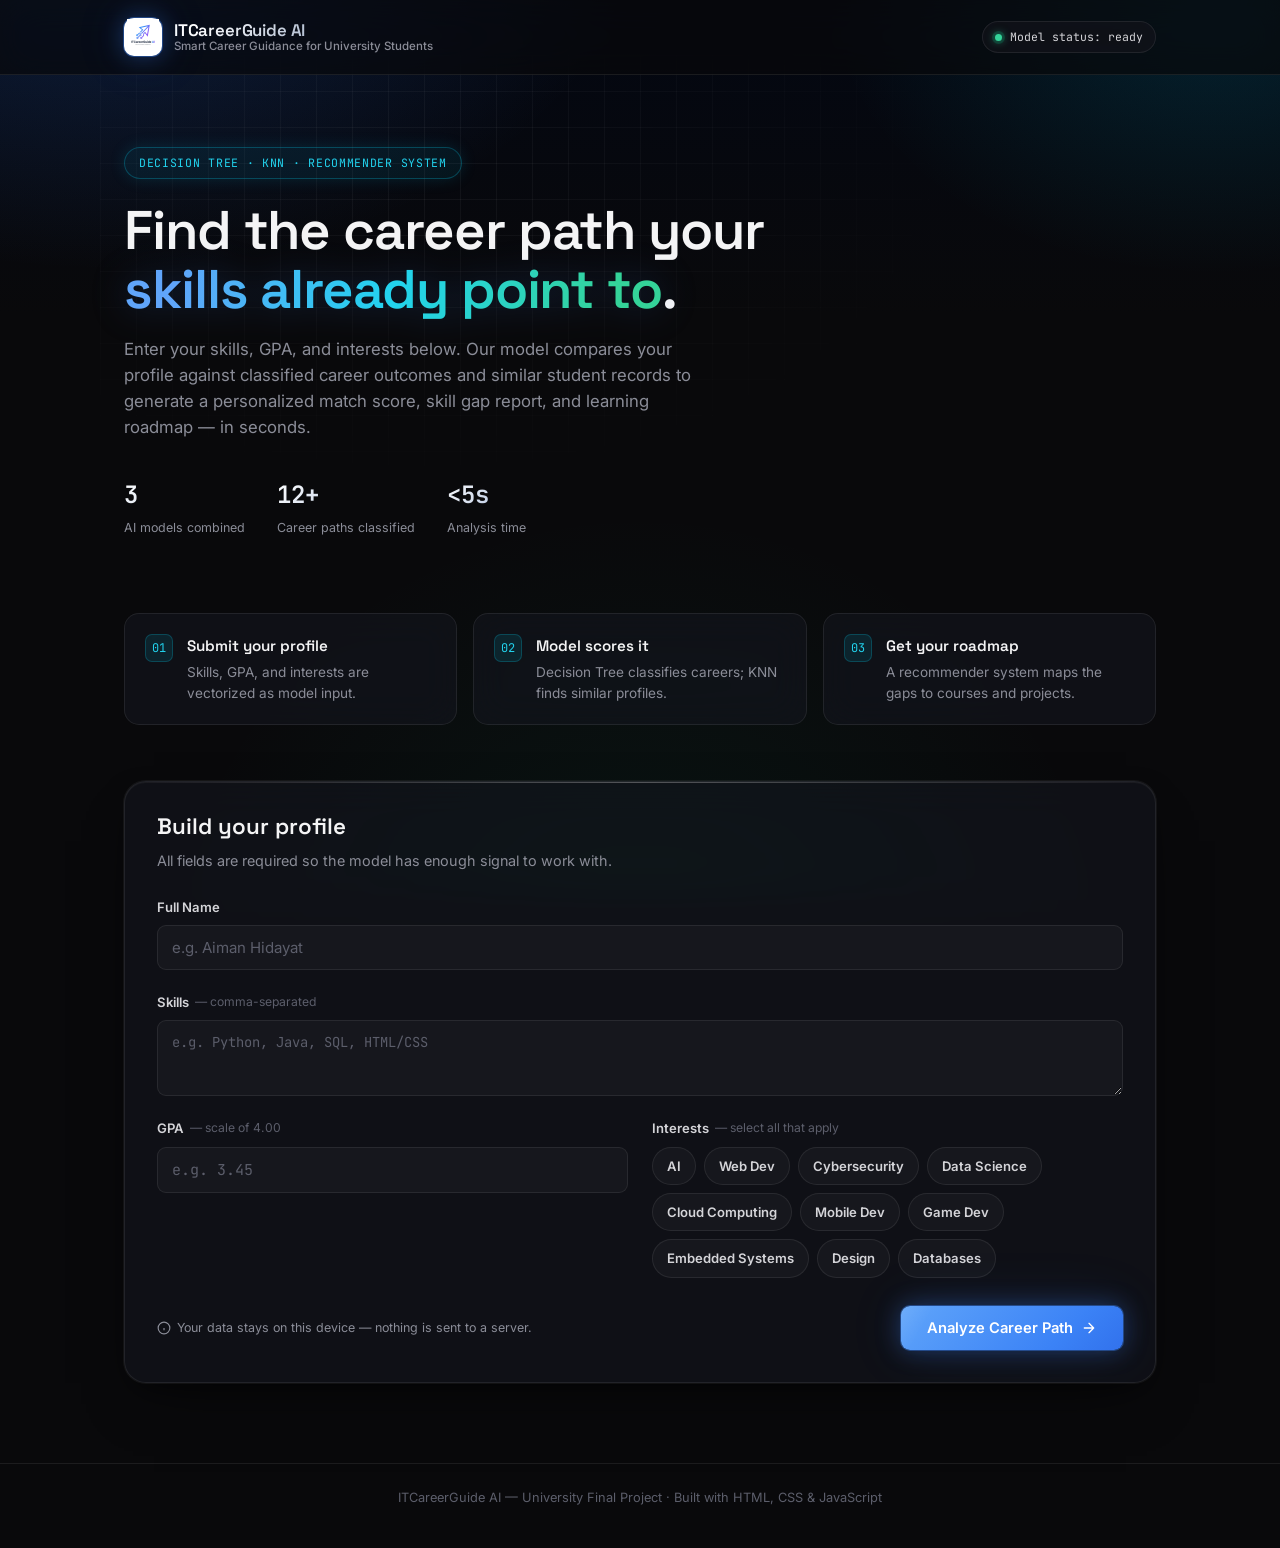
==== commit b6a05551: "upgraded" ====
--- a/index.html
+++ b/index.html
@@ -172,72 +172,59 @@
               >
             </div>
 
-            <!-- Interests (text input, supplemented by quick-select tags) -->
+            <!-- Interests — multi-select checkboxes -->
             <div class="field" data-field="interests">
-              <label for="interests">
-                Primary Interest
-                <span class="hint">— choose closest match</span>
+              <label for="interestTags">
+                Interests
+                <span class="hint">— select all that apply</span>
               </label>
-              <select id="interests" name="interests" required>
-                <option value="" disabled selected>
-                  Select an interest area
-                </option>
-                <option value="Artificial Intelligence">
-                  Artificial Intelligence
-                </option>
-                <option value="Web Development">Web Development</option>
-                <option value="Cybersecurity">Cybersecurity</option>
-                <option value="Data Science">Data Science</option>
-                <option value="Cloud Computing">Cloud Computing</option>
-                <option value="Mobile Development">Mobile Development</option>
-              </select>
-              <span class="field__error">Please select an interest area.</span>
-            </div>
-
-            <!-- Quick-select interest tags for visual flair + faster input -->
-            <div class="interest-tags" id="interestTags">
-              <button
-                type="button"
-                class="tag-option"
-                data-value="Artificial Intelligence"
-              >
-                AI
-              </button>
-              <button
-                type="button"
-                class="tag-option"
-                data-value="Web Development"
-              >
-                Web Dev
-              </button>
-              <button
-                type="button"
-                class="tag-option"
-                data-value="Cybersecurity"
-              >
-                Cybersecurity
-              </button>
-              <button
-                type="button"
-                class="tag-option"
-                data-value="Data Science"
-              >
-                Data Science
-              </button>
-              <button
-                type="button"
-                class="tag-option"
-                data-value="Cloud Computing"
-              >
-                Cloud Computing
-              </button>
-              <button
-                type="button"
-                class="tag-option"
-                data-value="Mobile Development"
-              >
-                Mobile Dev
-              </button>
+
+              <!-- Real checkboxes (accessible, keyboard-friendly).
+                   Visually styled as pills via CSS below. -->
+              <div class="interest-tags" id="interestTags">
+                <label class="tag-option">
+                  <input type="checkbox" name="interests" value="Artificial Intelligence" />
+                  <span>AI</span>
+                </label>
+                <label class="tag-option">
+                  <input type="checkbox" name="interests" value="Web Development" />
+                  <span>Web Dev</span>
+                </label>
+                <label class="tag-option">
+                  <input type="checkbox" name="interests" value="Cybersecurity" />
+                  <span>Cybersecurity</span>
+                </label>
+                <label class="tag-option">
+                  <input type="checkbox" name="interests" value="Data Science" />
+                  <span>Data Science</span>
+                </label>
+                <label class="tag-option">
+                  <input type="checkbox" name="interests" value="Cloud Computing" />
+                  <span>Cloud Computing</span>
+                </label>
+                <label class="tag-option">
+                  <input type="checkbox" name="interests" value="Mobile Development" />
+                  <span>Mobile Dev</span>
+                </label>
+                <label class="tag-option">
+                  <input type="checkbox" name="interests" value="Game Development" />
+                  <span>Game Dev</span>
+                </label>
+                <label class="tag-option">
+                  <input type="checkbox" name="interests" value="Embedded Systems" />
+                  <span>Embedded Systems</span>
+                </label>
+                <label class="tag-option">
+                  <input type="checkbox" name="interests" value="Design" />
+                  <span>Design</span>
+                </label>
+                <label class="tag-option">
+                  <input type="checkbox" name="interests" value="Databases" />
+                  <span>Databases</span>
+                </label>
+              </div>
+
+              <span class="field__error">Please select at least one interest area.</span>
             </div>
 
             <div class="form__footer">
@@ -283,31 +270,25 @@
       /* ============================================================
        INPUT PAGE LOGIC
        - Validates the form (required fields, GPA range)
-       - Syncs quick-select tags with the interest dropdown
-       - Stores the profile in localStorage and redirects to results.html
+       - Interests are now MULTI-SELECT checkboxes (was single-select)
+       - Stores the profile in sessionStorage and redirects to results.html
        ============================================================ */
 
       const form = document.getElementById("careerForm");
-      const interestSelect = document.getElementById("interests");
-      const tagButtons = document.querySelectorAll(".tag-option");
-
-      // Clicking a quick-select tag sets the dropdown value and highlights the tag
-      tagButtons.forEach((btn) => {
-        btn.addEventListener("click", () => {
-          tagButtons.forEach((b) => b.classList.remove("selected"));
-          btn.classList.add("selected");
-          interestSelect.value = btn.dataset.value;
-          clearFieldError("interests");
-        });
-      });
-
-      // Keep tags in sync if the user picks directly from the dropdown
-      interestSelect.addEventListener("change", () => {
-        tagButtons.forEach((b) => {
-          b.classList.toggle(
+      const interestCheckboxes = document.querySelectorAll(
+        'input[name="interests"]'
+      );
+
+      // Keep the pill's "selected" look in sync with its checkbox.
+      // (Also handled by CSS :has(), this is a JS fallback +
+      // makes the visual update feel instant on click)
+      interestCheckboxes.forEach((checkbox) => {
+        checkbox.addEventListener("change", () => {
+          checkbox.closest(".tag-option").classList.toggle(
             "selected",
-            b.dataset.value === interestSelect.value
+            checkbox.checked
           );
+          if (checkbox.checked) clearFieldError("interests");
         });
       });
 
@@ -346,7 +327,8 @@
           setFieldError("gpa", false);
         }
 
-        if (!data.interests) {
+        // Now checks that AT LEAST ONE interest checkbox is selected
+        if (!data.interests || data.interests.length === 0) {
           setFieldError("interests", true);
           isValid = false;
         } else {
@@ -356,8 +338,8 @@
         return isValid;
       }
 
-      // Maps the dropdown's display labels to the exact interest
-      // strings used inside data.js (lowercase, sometimes worded
+      // Maps each checkbox's display label to the exact interest
+      // string used inside data.js (lowercase, sometimes worded
       // differently — e.g. "Mobile Development" -> "mobile apps")
       const INTEREST_MAP = {
         "Artificial Intelligence": "artificial intelligence",
@@ -366,16 +348,25 @@
         "Data Science": "data science",
         "Cloud Computing": "cloud computing",
         "Mobile Development": "mobile apps",
+        "Game Development": "game development",
+        "Embedded Systems": "embedded systems",
+        "Design": "design",
+        "Databases": "databases",
       };
 
       form.addEventListener("submit", (event) => {
         event.preventDefault();
+
+        // Collect every CHECKED interest checkbox (multi-select)
+        const selectedInterestLabels = Array.from(interestCheckboxes)
+          .filter((cb) => cb.checked)
+          .map((cb) => cb.value);
 
         const formData = {
           fullName: form.fullName.value,
           skills: form.skills.value,
           gpa: form.gpa.value,
-          interests: form.interests.value,
+          interests: selectedInterestLabels, // now an array, not a single string
         };
 
         if (!validateForm(formData)) {
@@ -389,9 +380,10 @@
           .map((s) => s.trim().toLowerCase())
           .filter((s) => s.length > 0);
 
-        const interestLabel = formData.interests; // original label, for display
-        const interestValue =
-          INTEREST_MAP[interestLabel] || interestLabel.toLowerCase();
+        // Map every selected label to data.js's interest vocabulary
+        const interestValues = formData.interests.map(
+          (label) => INTEREST_MAP[label] || label.toLowerCase()
+        );
 
         // Persist the structured profile so results.html can run
         // KNN, Decision Tree and the Recommender on it
@@ -399,11 +391,11 @@
           "careerMentorProfile",
           JSON.stringify({
             fullName: formData.fullName.trim(),
-            skillsRaw: formData.skills.trim(),   // original text, for display
-            skills: skillsArray,                  // parsed array, for algorithms
+            skillsRaw: formData.skills.trim(),     // original text, for display
+            skills: skillsArray,                    // parsed array, for algorithms
             gpa: parseFloat(formData.gpa),
-            interestLabel: interestLabel,         // original label, for display
-            interests: [interestValue],           // array, for algorithms
+            interestLabel: formData.interests.join(", "), // original labels, for display
+            interests: interestValues,              // array, for algorithms
           })
         );
 
--- a/style.css
+++ b/style.css
@@ -622,6 +622,7 @@
 }
 
 .tag-option {
+  position: relative;
   font-size: 0.82rem;
   padding: 8px 14px;
   border-radius: 999px;
@@ -629,6 +630,20 @@
   background: rgba(255, 255, 255, 0.03);
   color: var(--muted);
   transition: all 0.25s ease;
+  cursor: pointer;
+  display: inline-flex;
+  align-items: center;
+  user-select: none;
+}
+
+/* Hide the native checkbox visually but keep it accessible
+   (still focusable/clickable via the wrapping <label>) */
+.tag-option input[type="checkbox"] {
+  position: absolute;
+  opacity: 0;
+  width: 0;
+  height: 0;
+  margin: 0;
 }
 
 .tag-option:hover {
@@ -639,11 +654,20 @@
   transform: translateY(-1px);
 }
 
-.tag-option.selected {
+/* Selected state — driven by the checkbox's :checked state.
+   Works with both the live CSS :has() check AND the JS
+   "selected" class fallback for older browsers. */
+.tag-option.selected,
+.tag-option:has(input:checked) {
   background: linear-gradient(135deg, var(--primary), var(--primary-dark));
   border-color: var(--primary-bright);
   color: #fff;
   box-shadow: var(--glow-primary);
+}
+
+.tag-option:focus-within {
+  outline: 2px solid var(--primary-bright);
+  outline-offset: 2px;
 }
 
 .form__footer {
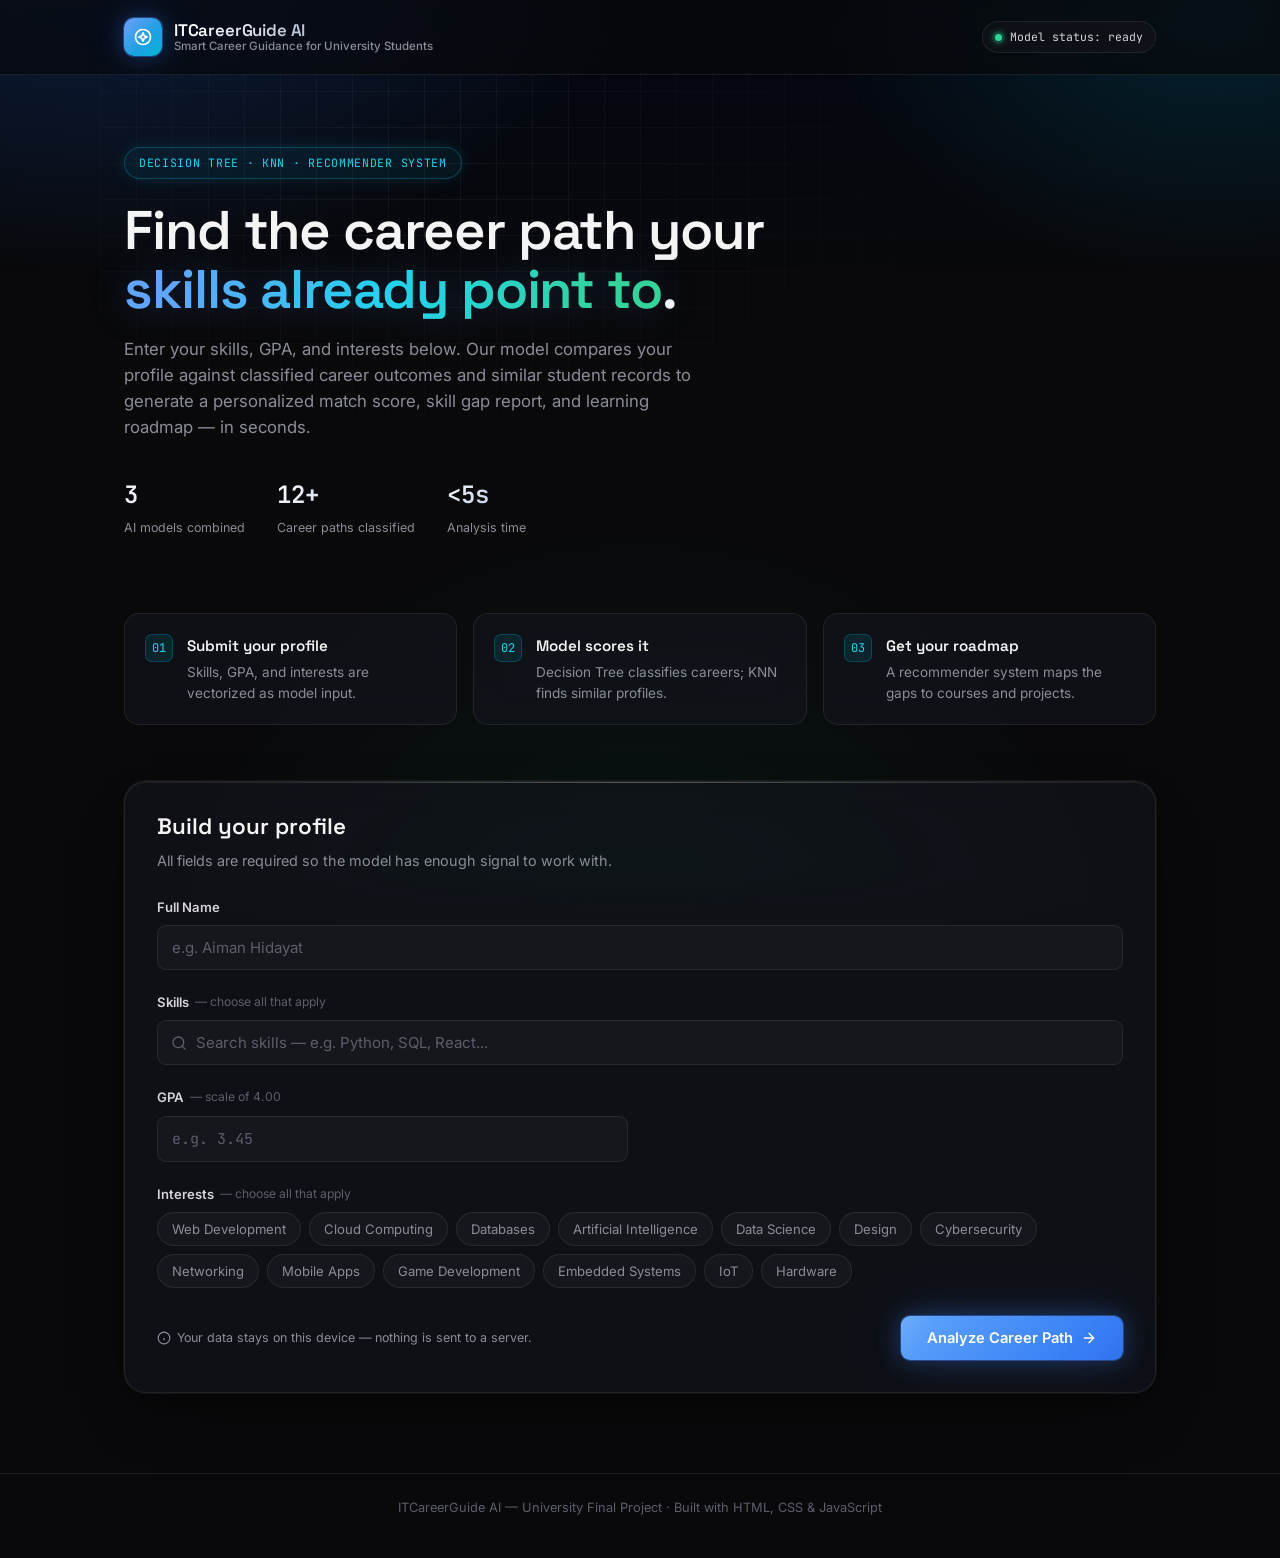
==== commit 4815bb54: "upgraded" ====
--- a/index.html
+++ b/index.html
@@ -30,9 +30,21 @@
     <header class="navbar">
       <div class="navbar__inner">
         <div class="brand">
-          <div class="brand__mark" style="background:white;border-radius:10px;padding:3px;display:flex;align-items:center;justify-content:center;">
-            <!-- ITCareerGuide AI logo icon -->
-            <img src="logo.png" alt="ITCareerGuide AI Logo" style="width:36px;height:36px;object-fit:contain;object-position:center top;" />
+          <div class="brand__mark">
+            <!-- compass / target icon representing career direction -->
+            <svg
+              viewBox="0 0 24 24"
+              fill="none"
+              stroke="white"
+              stroke-width="2"
+              stroke-linecap="round"
+              stroke-linejoin="round"
+            >
+              <circle cx="12" cy="12" r="9"></circle>
+              <path
+                d="M12 7l1.5 3.5L17 12l-3.5 1.5L12 17l-1.5-3.5L7 12l3.5-1.5L12 7z"
+              ></path>
+            </svg>
           </div>
           <div class="brand__text">
             <span class="brand__title">ITCareerGuide AI</span>
@@ -137,18 +149,31 @@
             </div>
 
             <!-- Skills -->
-            <div class="field field--full" data-field="skills">
-              <label for="skills">
+            <div class="field field--full field--skills combobox" data-field="skills">
+              <label for="skillsInput">
                 Skills
-                <span class="hint">— comma-separated</span>
+                <span class="hint" id="skillsCount">— choose all that apply</span>
               </label>
-              <textarea
-                id="skills"
-                name="skills"
-                placeholder="e.g. Python, Java, SQL, HTML/CSS"
-                required
-              ></textarea>
-              <span class="field__error">Please list at least one skill.</span>
+
+              <!-- Selected skills render here as removable chips -->
+              <div class="combobox__chips" id="skillsChips"></div>
+
+              <div class="combobox__input-wrap">
+                <svg viewBox="0 0 24 24" fill="none" stroke="currentColor" stroke-width="2" stroke-linecap="round" stroke-linejoin="round"><circle cx="11" cy="11" r="8"></circle><path d="M21 21l-4.35-4.35"></path></svg>
+                <input
+                  type="text"
+                  id="skillsInput"
+                  placeholder="Search skills — e.g. Python, SQL, React..."
+                  autocomplete="off"
+                />
+              </div>
+
+              <!-- Dropdown list of checkable skill options, filtered as the user types -->
+              <div class="combobox__panel" id="skillsPanel" role="listbox"></div>
+
+              <!-- Hidden input so the selected skills are easy to read on submit -->
+              <input type="hidden" id="skills" name="skills" />
+              <span class="field__error">Please select at least one skill.</span>
             </div>
 
             <!-- GPA -->
@@ -172,59 +197,32 @@
               >
             </div>
 
-            <!-- Interests — multi-select checkboxes -->
-            <div class="field" data-field="interests">
+            <!-- Interests — multi-select pill grid, choose one or more -->
+            <div class="field field--full field--interests" data-field="interests">
               <label for="interestTags">
                 Interests
-                <span class="hint">— select all that apply</span>
+                <span class="hint" id="interestsCount">— choose all that apply</span>
               </label>
 
-              <!-- Real checkboxes (accessible, keyboard-friendly).
-                   Visually styled as pills via CSS below. -->
+              <!-- Hidden input keeps the selected interests in the form data on submit -->
+              <input type="hidden" id="interests" name="interests" />
+
               <div class="interest-tags" id="interestTags">
-                <label class="tag-option">
-                  <input type="checkbox" name="interests" value="Artificial Intelligence" />
-                  <span>AI</span>
-                </label>
-                <label class="tag-option">
-                  <input type="checkbox" name="interests" value="Web Development" />
-                  <span>Web Dev</span>
-                </label>
-                <label class="tag-option">
-                  <input type="checkbox" name="interests" value="Cybersecurity" />
-                  <span>Cybersecurity</span>
-                </label>
-                <label class="tag-option">
-                  <input type="checkbox" name="interests" value="Data Science" />
-                  <span>Data Science</span>
-                </label>
-                <label class="tag-option">
-                  <input type="checkbox" name="interests" value="Cloud Computing" />
-                  <span>Cloud Computing</span>
-                </label>
-                <label class="tag-option">
-                  <input type="checkbox" name="interests" value="Mobile Development" />
-                  <span>Mobile Dev</span>
-                </label>
-                <label class="tag-option">
-                  <input type="checkbox" name="interests" value="Game Development" />
-                  <span>Game Dev</span>
-                </label>
-                <label class="tag-option">
-                  <input type="checkbox" name="interests" value="Embedded Systems" />
-                  <span>Embedded Systems</span>
-                </label>
-                <label class="tag-option">
-                  <input type="checkbox" name="interests" value="Design" />
-                  <span>Design</span>
-                </label>
-                <label class="tag-option">
-                  <input type="checkbox" name="interests" value="Databases" />
-                  <span>Databases</span>
-                </label>
+                <button type="button" class="tag-option" data-value="Web Development">Web Development</button>
+                <button type="button" class="tag-option" data-value="Cloud Computing">Cloud Computing</button>
+                <button type="button" class="tag-option" data-value="Databases">Databases</button>
+                <button type="button" class="tag-option" data-value="Artificial Intelligence">Artificial Intelligence</button>
+                <button type="button" class="tag-option" data-value="Data Science">Data Science</button>
+                <button type="button" class="tag-option" data-value="Design">Design</button>
+                <button type="button" class="tag-option" data-value="Cybersecurity">Cybersecurity</button>
+                <button type="button" class="tag-option" data-value="Networking">Networking</button>
+                <button type="button" class="tag-option" data-value="Mobile Apps">Mobile Apps</button>
+                <button type="button" class="tag-option" data-value="Game Development">Game Development</button>
+                <button type="button" class="tag-option" data-value="Embedded Systems">Embedded Systems</button>
+                <button type="button" class="tag-option" data-value="IoT">IoT</button>
+                <button type="button" class="tag-option" data-value="Hardware">Hardware</button>
               </div>
-
-              <span class="field__error">Please select at least one interest area.</span>
+              <span class="field__error">Please select at least one interest.</span>
             </div>
 
             <div class="form__footer">
@@ -270,25 +268,40 @@
       /* ============================================================
        INPUT PAGE LOGIC
        - Validates the form (required fields, GPA range)
-       - Interests are now MULTI-SELECT checkboxes (was single-select)
-       - Stores the profile in sessionStorage and redirects to results.html
+       - Syncs quick-select tags with the interest dropdown
+       - Stores the profile in localStorage and redirects to results.html
        ============================================================ */
 
       const form = document.getElementById("careerForm");
-      const interestCheckboxes = document.querySelectorAll(
-        'input[name="interests"]'
-      );
-
-      // Keep the pill's "selected" look in sync with its checkbox.
-      // (Also handled by CSS :has(), this is a JS fallback +
-      // makes the visual update feel instant on click)
-      interestCheckboxes.forEach((checkbox) => {
-        checkbox.addEventListener("change", () => {
-          checkbox.closest(".tag-option").classList.toggle(
-            "selected",
-            checkbox.checked
-          );
-          if (checkbox.checked) clearFieldError("interests");
+      const tagButtons = document.querySelectorAll(".tag-option");
+      const interestsHidden = document.getElementById("interests");
+      const interestsCountEl = document.getElementById("interestsCount");
+
+      // Tracks every interest the student has toggled on (multi-select)
+      const selectedInterests = new Set();
+
+      function syncInterestsHidden() {
+        interestsHidden.value = JSON.stringify(Array.from(selectedInterests));
+        interestsCountEl.textContent =
+          selectedInterests.size > 0
+            ? `— ${selectedInterests.size} selected`
+            : "— choose all that apply";
+        interestsCountEl.classList.toggle("count", selectedInterests.size > 0);
+      }
+
+      // Clicking an interest pill toggles it on/off — multiple may be selected
+      tagButtons.forEach((btn) => {
+        btn.addEventListener("click", () => {
+          const value = btn.dataset.value;
+          if (selectedInterests.has(value)) {
+            selectedInterests.delete(value);
+            btn.classList.remove("selected");
+          } else {
+            selectedInterests.add(value);
+            btn.classList.add("selected");
+          }
+          syncInterestsHidden();
+          clearFieldError("interests");
         });
       });
 
@@ -300,6 +313,120 @@
       function clearFieldError(fieldName) {
         setFieldError(fieldName, false);
       }
+
+      // ============================================================
+      // SKILLS — searchable multi-select combobox
+      // ============================================================
+      const SKILLS_LIST = [
+        "C", "C#", "C++", "Assembly", "Embedded C", "Arduino", "RTOS",
+        "Unity", "Unreal", "Python", "Java", "JavaScript", "Node.js",
+        "Flutter", "HTML", "CSS", "React", "Figma", "SQL", "MongoDB",
+        "Git", "Linux", "Networking", "Cybersecurity", "Machine Learning",
+        "TensorFlow", "Data Analysis",
+      ];
+
+      const skillsInput = document.getElementById("skillsInput");
+      const skillsPanel = document.getElementById("skillsPanel");
+      const skillsChips = document.getElementById("skillsChips");
+      const skillsHidden = document.getElementById("skills");
+      const skillsCountEl = document.getElementById("skillsCount");
+
+      // Tracks every skill the student has selected (multi-select)
+      const selectedSkills = new Set();
+
+      const checkIconSvg =
+        '<svg viewBox="0 0 24 24" fill="none" stroke="currentColor" stroke-width="3" stroke-linecap="round" stroke-linejoin="round"><polyline points="20 6 9 17 4 12"></polyline></svg>';
+
+      function renderSkillsPanel(filterText = "") {
+        const query = filterText.trim().toLowerCase();
+        const matches = SKILLS_LIST.filter((skill) =>
+          skill.toLowerCase().includes(query)
+        );
+
+        if (matches.length === 0) {
+          skillsPanel.innerHTML = '<div class="combobox__empty">No matching skills</div>';
+          return;
+        }
+
+        skillsPanel.innerHTML = matches
+          .map((skill) => {
+            const isSelected = selectedSkills.has(skill);
+            return `
+              <div class="combobox__option ${isSelected ? "selected" : ""}" data-value="${skill}" role="option">
+                <span class="combobox__option-check">${isSelected ? checkIconSvg : ""}</span>
+                <span>${skill}</span>
+              </div>
+            `;
+          })
+          .join("");
+      }
+
+      function renderSkillsChips() {
+        skillsChips.innerHTML = Array.from(selectedSkills)
+          .map(
+            (skill) => `
+              <span class="skill-chip" data-value="${skill}">
+                ${skill}
+                <button type="button" class="skill-chip__remove" data-remove="${skill}" aria-label="Remove ${skill}">✕</button>
+              </span>
+            `
+          )
+          .join("");
+
+        skillsHidden.value = JSON.stringify(Array.from(selectedSkills));
+        skillsCountEl.textContent =
+          selectedSkills.size > 0
+            ? `— ${selectedSkills.size} selected`
+            : "— choose all that apply";
+        skillsCountEl.classList.toggle("count", selectedSkills.size > 0);
+      }
+
+      function toggleSkill(skill) {
+        if (selectedSkills.has(skill)) {
+          selectedSkills.delete(skill);
+        } else {
+          selectedSkills.add(skill);
+        }
+        renderSkillsChips();
+        renderSkillsPanel(skillsInput.value);
+        clearFieldError("skills");
+      }
+
+      function openSkillsPanel() {
+        renderSkillsPanel(skillsInput.value);
+        skillsPanel.classList.add("open");
+      }
+
+      function closeSkillsPanel() {
+        skillsPanel.classList.remove("open");
+      }
+
+      skillsInput.addEventListener("focus", openSkillsPanel);
+      skillsInput.addEventListener("input", () => {
+        openSkillsPanel();
+      });
+
+      // Clicking an option in the dropdown toggles that skill
+      skillsPanel.addEventListener("click", (event) => {
+        const option = event.target.closest(".combobox__option");
+        if (!option) return;
+        toggleSkill(option.dataset.value);
+        skillsInput.focus();
+      });
+
+      // Clicking the ✕ on a chip removes that skill
+      skillsChips.addEventListener("click", (event) => {
+        const removeBtn = event.target.closest("[data-remove]");
+        if (!removeBtn) return;
+        toggleSkill(removeBtn.dataset.remove);
+      });
+
+      // Close the dropdown when clicking anywhere outside the combobox
+      document.addEventListener("click", (event) => {
+        if (!event.target.closest(".field--skills")) {
+          closeSkillsPanel();
+        }
+      });
 
       // Validate all fields; returns true if the form is valid
       function validateForm(data) {
@@ -312,7 +439,7 @@
           setFieldError("fullName", false);
         }
 
-        if (!data.skills.trim()) {
+        if (selectedSkills.size === 0) {
           setFieldError("skills", true);
           isValid = false;
         } else {
@@ -327,8 +454,7 @@
           setFieldError("gpa", false);
         }
 
-        // Now checks that AT LEAST ONE interest checkbox is selected
-        if (!data.interests || data.interests.length === 0) {
+        if (selectedInterests.size === 0) {
           setFieldError("interests", true);
           isValid = false;
         } else {
@@ -338,64 +464,41 @@
         return isValid;
       }
 
-      // Maps each checkbox's display label to the exact interest
-      // string used inside data.js (lowercase, sometimes worded
-      // differently — e.g. "Mobile Development" -> "mobile apps")
-      const INTEREST_MAP = {
-        "Artificial Intelligence": "artificial intelligence",
-        "Web Development": "web development",
-        "Cybersecurity": "cybersecurity",
-        "Data Science": "data science",
-        "Cloud Computing": "cloud computing",
-        "Mobile Development": "mobile apps",
-        "Game Development": "game development",
-        "Embedded Systems": "embedded systems",
-        "Design": "design",
-        "Databases": "databases",
-      };
+      // Converts a skill label like "Node.js" into the lowercase,
+      // punctuation-free form used inside data.js ("nodejs")
+      function normalizeSkill(skill) {
+        return skill.toLowerCase().replace(/\./g, "").trim();
+      }
 
       form.addEventListener("submit", (event) => {
         event.preventDefault();
 
-        // Collect every CHECKED interest checkbox (multi-select)
-        const selectedInterestLabels = Array.from(interestCheckboxes)
-          .filter((cb) => cb.checked)
-          .map((cb) => cb.value);
-
         const formData = {
           fullName: form.fullName.value,
-          skills: form.skills.value,
           gpa: form.gpa.value,
-          interests: selectedInterestLabels, // now an array, not a single string
         };
 
         if (!validateForm(formData)) {
           return; // stop here — errors are shown inline
         }
 
-        // Parse the comma-separated skills textarea into a clean array
-        // e.g. "Python, SQL,  HTML/CSS" -> ["python", "sql", "html/css"]
-        const skillsArray = formData.skills
-          .split(",")
-          .map((s) => s.trim().toLowerCase())
-          .filter((s) => s.length > 0);
-
-        // Map every selected label to data.js's interest vocabulary
-        const interestValues = formData.interests.map(
-          (label) => INTEREST_MAP[label] || label.toLowerCase()
-        );
+        const skillsDisplay = Array.from(selectedSkills);     // e.g. ["Python", "SQL"]
+        const interestsDisplay = Array.from(selectedInterests); // e.g. ["Web Development"]
 
         // Persist the structured profile so results.html can run
-        // KNN, Decision Tree and the Recommender on it
+        // KNN, Decision Tree and the Recommender on it. Both a
+        // "display" version (original casing, for the summary card)
+        // and a normalized version (lowercase, for the algorithms)
+        // are stored.
         sessionStorage.setItem(
           "careerMentorProfile",
           JSON.stringify({
             fullName: formData.fullName.trim(),
-            skillsRaw: formData.skills.trim(),     // original text, for display
-            skills: skillsArray,                    // parsed array, for algorithms
             gpa: parseFloat(formData.gpa),
-            interestLabel: formData.interests.join(", "), // original labels, for display
-            interests: interestValues,              // array, for algorithms
+            skillsDisplay: skillsDisplay,
+            skills: skillsDisplay.map(normalizeSkill),
+            interestsDisplay: interestsDisplay,
+            interests: interestsDisplay.map((s) => s.toLowerCase()),
           })
         );
 
--- a/style.css
+++ b/style.css
@@ -1,5 +1,5 @@
 /* ============================================================
-   AI CAREER MENTOR — STYLESHEET (Premium Dark Mode Edition)
+   ITCAREERGUIDE AI — STYLESHEET (Premium Dark Mode Edition)
    ------------------------------------------------------------
    Design direction: obsidian/slate dark base, electric-blue +
    cyber-cyan + emerald accent system, Linear-style moderate
@@ -15,11 +15,16 @@
 /* ---------- 1. Design tokens ---------- */
 :root {
   /* ---- Core surfaces (obsidian scale) ---- */
-  --bg: #09090b; /* base page background */
-  --bg-deep: #030712; /* deepest layer, used in gradients */
-  --surface-1: #0f1117; /* card surface, slightly lifted */
-  --surface-2: #15171f; /* nested / hovered surface */
-  --surface-glass: rgba(20, 22, 30, 0.6); /* glass panel fill */
+  --bg: #09090b;
+  /* base page background */
+  --bg-deep: #030712;
+  /* deepest layer, used in gradients */
+  --surface-1: #0f1117;
+  /* card surface, slightly lifted */
+  --surface-2: #15171f;
+  /* nested / hovered surface */
+  --surface-glass: rgba(20, 22, 30, 0.6);
+  /* glass panel fill */
 
   /* ---- Borders ---- */
   --border-hairline: rgba(255, 255, 255, 0.08);
@@ -27,20 +32,28 @@
   --border-glow: rgba(59, 130, 246, 0.5);
 
   /* ---- Text ---- */
-  --ink: #f4f4f5; /* primary text, near-white */
-  --ink-soft: #d4d4d8; /* secondary text */
-  --muted: #8b8d98; /* captions, helper text */
-  --muted-dim: #5c5e6b; /* faintest text, placeholders */
+  --ink: #f4f4f5;
+  /* primary text, near-white */
+  --ink-soft: #d4d4d8;
+  /* secondary text */
+  --muted: #8b8d98;
+  /* captions, helper text */
+  --muted-dim: #5c5e6b;
+  /* faintest text, placeholders */
 
   /* ---- Accent system ---- */
-  --primary: #3b82f6; /* electric blue */
+  --primary: #3b82f6;
+  /* electric blue */
   --primary-bright: #60a5fa;
   --primary-dark: #1d4ed8;
-  --accent: #06b6d4; /* cyber-cyan */
+  --accent: #06b6d4;
+  /* cyber-cyan */
   --accent-bright: #22d3ee;
-  --success: #10b981; /* emerald — high match */
+  --success: #10b981;
+  /* emerald — high match */
   --success-bright: #34d399;
-  --warning: #f59e0b; /* amber — mid match */
+  --warning: #f59e0b;
+  /* amber — mid match */
   --danger: #f43f5e;
 
   /* ---- Glow tokens ---- */
@@ -104,21 +117,15 @@
   position: fixed;
   inset: 0;
   z-index: -2;
-  background: radial-gradient(
-      ellipse 900px 600px at 8% -10%,
+  background: radial-gradient(ellipse 900px 600px at 8% -10%,
       rgba(59, 130, 246, 0.22),
-      transparent 60%
-    ),
-    radial-gradient(
-      ellipse 700px 500px at 95% 0%,
+      transparent 60%),
+    radial-gradient(ellipse 700px 500px at 95% 0%,
       rgba(6, 182, 212, 0.16),
-      transparent 55%
-    ),
-    radial-gradient(
-      ellipse 800px 800px at 50% 110%,
+      transparent 55%),
+    radial-gradient(ellipse 800px 800px at 50% 110%,
       rgba(16, 185, 129, 0.08),
-      transparent 60%
-    ),
+      transparent 60%),
     linear-gradient(180deg, var(--bg-deep) 0%, var(--bg) 35%, var(--bg) 100%);
   pointer-events: none;
 }
@@ -151,6 +158,7 @@
 }
 
 @media (prefers-reduced-motion: reduce) {
+
   *,
   *::before,
   *::after {
@@ -215,11 +223,9 @@
   position: absolute;
   inset: 0;
   border-radius: 10px;
-  background: linear-gradient(
-    135deg,
-    rgba(255, 255, 255, 0.25),
-    transparent 60%
-  );
+  background: linear-gradient(135deg,
+      rgba(255, 255, 255, 0.25),
+      transparent 60%);
 }
 
 .brand__mark svg {
@@ -280,10 +286,12 @@
 }
 
 @keyframes pulse-dot {
+
   0%,
   100% {
     opacity: 1;
   }
+
   50% {
     opacity: 0.5;
   }
@@ -304,22 +312,16 @@
   right: -24px;
   height: calc(100% + 60px);
   z-index: -1;
-  background-image: linear-gradient(
-      rgba(255, 255, 255, 0.05) 1px,
-      transparent 1px
-    ),
+  background-image: linear-gradient(rgba(255, 255, 255, 0.05) 1px,
+      transparent 1px),
     linear-gradient(90deg, rgba(255, 255, 255, 0.05) 1px, transparent 1px);
   background-size: 36px 36px;
-  -webkit-mask-image: radial-gradient(
-    ellipse 70% 80% at 30% 20%,
-    black 0%,
-    transparent 75%
-  );
-  mask-image: radial-gradient(
-    ellipse 70% 80% at 30% 20%,
-    black 0%,
-    transparent 75%
-  );
+  -webkit-mask-image: radial-gradient(ellipse 70% 80% at 30% 20%,
+      black 0%,
+      transparent 75%);
+  mask-image: radial-gradient(ellipse 70% 80% at 30% 20%,
+      black 0%,
+      transparent 75%);
   pointer-events: none;
 }
 
@@ -353,12 +355,10 @@
 .hero__title em {
   font-style: normal;
   /* neon gradient text-clip */
-  background: linear-gradient(
-    100deg,
-    var(--primary-bright) 10%,
-    var(--accent-bright) 50%,
-    var(--success-bright) 90%
-  );
+  background: linear-gradient(100deg,
+      var(--primary-bright) 10%,
+      var(--accent-bright) 50%,
+      var(--success-bright) 90%);
   -webkit-background-clip: text;
   background-clip: text;
   -webkit-text-fill-color: transparent;
@@ -481,12 +481,10 @@
   left: 0;
   right: 0;
   height: 1px;
-  background: linear-gradient(
-    90deg,
-    transparent,
-    rgba(255, 255, 255, 0.25),
-    transparent
-  );
+  background: linear-gradient(90deg,
+      transparent,
+      rgba(255, 255, 255, 0.25),
+      transparent);
 }
 
 .panel__header {
@@ -541,6 +539,7 @@
 .field input,
 .field select,
 .field textarea {
+  width: 100%;
   font-family: var(--font-body);
   font-size: 0.94rem;
   padding: 12px 14px;
@@ -614,6 +613,160 @@
   display: block;
 }
 
+/* ============================================================
+   SKILLS — searchable multi-select combobox
+   Replaces the old free-text textarea. A type-to-filter input
+   opens a glass dropdown list of checkable skills; chosen skills
+   render as removable chips above the input, reusing the same
+   chip language as the interest tags for visual consistency.
+   ============================================================ */
+.combobox {
+  position: relative;
+}
+
+.combobox__chips {
+  display: flex;
+  flex-wrap: wrap;
+  gap: 6px;
+  margin-bottom: 8px;
+}
+
+.combobox__chips:empty {
+  display: none;
+}
+
+.skill-chip {
+  display: inline-flex;
+  align-items: center;
+  gap: 6px;
+  font-size: 0.78rem;
+  font-weight: 500;
+  padding: 6px 8px 6px 12px;
+  border-radius: 999px;
+  background: linear-gradient(135deg, var(--primary), var(--primary-dark));
+  border: 1px solid var(--primary-bright);
+  color: #fff;
+  box-shadow: var(--glow-primary);
+}
+
+.skill-chip__remove {
+  display: flex;
+  align-items: center;
+  justify-content: center;
+  width: 16px;
+  height: 16px;
+  border-radius: 50%;
+  background: rgba(255, 255, 255, 0.18);
+  border: none;
+  color: #fff;
+  font-size: 0.7rem;
+  line-height: 1;
+  padding: 0;
+  cursor: pointer;
+  transition: background 0.15s ease;
+}
+
+.skill-chip__remove:hover {
+  background: rgba(255, 255, 255, 0.32);
+}
+
+.combobox__input-wrap {
+  position: relative;
+}
+
+.combobox__input-wrap svg {
+  position: absolute;
+  left: 14px;
+  top: 50%;
+  transform: translateY(-50%);
+  width: 16px;
+  height: 16px;
+  color: var(--muted-dim);
+  pointer-events: none;
+}
+
+.combobox input[type="text"] {
+  padding-left: 38px;
+}
+
+.combobox__panel {
+  position: absolute;
+  top: calc(100% + 6px);
+  left: 0;
+  right: 0;
+  z-index: 30;
+  max-height: 248px;
+  overflow-y: auto;
+  background: var(--surface-1);
+  backdrop-filter: var(--blur-glass);
+  -webkit-backdrop-filter: var(--blur-glass);
+  border: 1px solid var(--border-hairline-strong);
+  border-radius: var(--radius-sm);
+  box-shadow: var(--shadow-card-hover);
+  padding: 6px;
+  display: none;
+}
+
+.combobox__panel.open {
+  display: block;
+}
+
+.combobox__option {
+  display: flex;
+  align-items: center;
+  gap: 10px;
+  padding: 9px 10px;
+  border-radius: 8px;
+  font-size: 0.86rem;
+  color: var(--ink-soft);
+  cursor: pointer;
+  transition: background 0.15s ease;
+}
+
+.combobox__option:hover,
+.combobox__option.highlighted {
+  background: rgba(59, 130, 246, 0.1);
+}
+
+.combobox__option-check {
+  width: 16px;
+  height: 16px;
+  border-radius: 5px;
+  border: 1.5px solid var(--border-hairline-strong);
+  flex-shrink: 0;
+  display: flex;
+  align-items: center;
+  justify-content: center;
+}
+
+.combobox__option.selected .combobox__option-check {
+  background: var(--primary);
+  border-color: var(--primary-bright);
+}
+
+.combobox__option.selected .combobox__option-check svg {
+  width: 11px;
+  height: 11px;
+  color: #fff;
+}
+
+.combobox__option.selected {
+  color: var(--ink);
+}
+
+.combobox__empty {
+  padding: 14px 10px;
+  font-size: 0.82rem;
+  color: var(--muted);
+  text-align: center;
+}
+
+.field--skills .hint.count,
+.field--interests .hint.count {
+  color: var(--accent-bright);
+  font-weight: 600;
+}
+
 .interest-tags {
   display: flex;
   flex-wrap: wrap;
@@ -622,7 +775,6 @@
 }
 
 .tag-option {
-  position: relative;
   font-size: 0.82rem;
   padding: 8px 14px;
   border-radius: 999px;
@@ -630,20 +782,6 @@
   background: rgba(255, 255, 255, 0.03);
   color: var(--muted);
   transition: all 0.25s ease;
-  cursor: pointer;
-  display: inline-flex;
-  align-items: center;
-  user-select: none;
-}
-
-/* Hide the native checkbox visually but keep it accessible
-   (still focusable/clickable via the wrapping <label>) */
-.tag-option input[type="checkbox"] {
-  position: absolute;
-  opacity: 0;
-  width: 0;
-  height: 0;
-  margin: 0;
 }
 
 .tag-option:hover {
@@ -654,20 +792,11 @@
   transform: translateY(-1px);
 }
 
-/* Selected state — driven by the checkbox's :checked state.
-   Works with both the live CSS :has() check AND the JS
-   "selected" class fallback for older browsers. */
-.tag-option.selected,
-.tag-option:has(input:checked) {
+.tag-option.selected {
   background: linear-gradient(135deg, var(--primary), var(--primary-dark));
   border-color: var(--primary-bright);
   color: #fff;
   box-shadow: var(--glow-primary);
-}
-
-.tag-option:focus-within {
-  outline: 2px solid var(--primary-bright);
-  outline-offset: 2px;
 }
 
 .form__footer {
@@ -707,12 +836,10 @@
 }
 
 .btn--primary {
-  background: linear-gradient(
-    135deg,
-    var(--primary-bright) 0%,
-    var(--primary) 45%,
-    var(--primary-dark) 100%
-  );
+  background: linear-gradient(135deg,
+      var(--primary-bright) 0%,
+      var(--primary) 45%,
+      var(--primary-dark) 100%);
   background-size: 160% 160%;
   background-position: 0% 0%;
   color: #fff;
@@ -724,12 +851,10 @@
   content: "";
   position: absolute;
   inset: 0;
-  background: linear-gradient(
-    120deg,
-    transparent 30%,
-    rgba(255, 255, 255, 0.35) 50%,
-    transparent 70%
-  );
+  background: linear-gradient(120deg,
+      transparent 30%,
+      rgba(255, 255, 255, 0.35) 50%,
+      transparent 70%);
   background-size: 250% 250%;
   background-position: 120% 0%;
   transition: background-position 0.6s ease;
@@ -795,10 +920,8 @@
   right: -24px;
   height: 160px;
   z-index: -1;
-  background-image: linear-gradient(
-      rgba(255, 255, 255, 0.04) 1px,
-      transparent 1px
-    ),
+  background-image: linear-gradient(rgba(255, 255, 255, 0.04) 1px,
+      transparent 1px),
     linear-gradient(90deg, rgba(255, 255, 255, 0.04) 1px, transparent 1px);
   background-size: 36px 36px;
   -webkit-mask-image: linear-gradient(to bottom, black, transparent);
@@ -857,12 +980,10 @@
   left: 0;
   right: 0;
   height: 1px;
-  background: linear-gradient(
-    90deg,
-    transparent,
-    rgba(255, 255, 255, 0.2),
-    transparent
-  );
+  background: linear-gradient(90deg,
+      transparent,
+      rgba(255, 255, 255, 0.2),
+      transparent);
 }
 
 .summary-card__avatar {
@@ -886,11 +1007,9 @@
   position: absolute;
   inset: 0;
   border-radius: 14px;
-  background: linear-gradient(
-    135deg,
-    rgba(255, 255, 255, 0.3),
-    transparent 60%
-  );
+  background: linear-gradient(135deg,
+      rgba(255, 255, 255, 0.3),
+      transparent 60%);
 }
 
 .summary-card__fields {
@@ -935,11 +1054,9 @@
   font-family: var(--font-mono);
   font-size: 1.8rem;
   font-weight: 700;
-  background: linear-gradient(
-    135deg,
-    var(--primary-bright),
-    var(--accent-bright)
-  );
+  background: linear-gradient(135deg,
+      var(--primary-bright),
+      var(--accent-bright));
   -webkit-background-clip: text;
   background-clip: text;
   -webkit-text-fill-color: transparent;
@@ -995,6 +1112,103 @@
   padding: 8px;
 }
 
+/* ============================================================
+   TOP MATCH HERO — emphasizes the #1 career result clearly,
+   separate from the ranked list, so it can never get visually
+   lost among near-identical percentages (10+ careers means even
+   a clear winner often scores in the 30s).
+   ============================================================ */
+.top-match {
+  display: flex;
+  align-items: center;
+  justify-content: space-between;
+  gap: 24px;
+  background: linear-gradient(135deg,
+      rgba(16, 185, 129, 0.14),
+      rgba(6, 182, 212, 0.08));
+  border: 1.5px solid rgba(16, 185, 129, 0.35);
+  border-radius: var(--radius-lg);
+  padding: 24px 28px;
+  margin-bottom: 18px;
+  box-shadow: 0 0 0 1px rgba(16, 185, 129, 0.08) inset,
+    0 8px 30px rgba(16, 185, 129, 0.12);
+}
+
+.top-match__left {
+  display: flex;
+  flex-direction: column;
+  gap: 6px;
+}
+
+.top-match__eyebrow {
+  font-family: var(--font-mono);
+  font-size: 0.72rem;
+  font-weight: 700;
+  letter-spacing: 0.04em;
+  color: var(--success-bright);
+  text-transform: uppercase;
+}
+
+.top-match__career {
+  font-family: var(--font-display);
+  font-size: 1.6rem;
+  font-weight: 700;
+  color: var(--ink);
+  margin: 0;
+}
+
+.top-match__agreement {
+  font-size: 0.82rem;
+  color: var(--muted);
+}
+
+.top-match__agreement--agree strong,
+.top-match__agreement--agree {
+  color: var(--success-bright);
+}
+
+.top-match__agreement--disagree strong {
+  color: var(--warning);
+}
+
+.top-match__score-ring {
+  display: flex;
+  align-items: center;
+  justify-content: center;
+  flex-shrink: 0;
+  width: 96px;
+  height: 96px;
+  border-radius: 50%;
+  background: var(--surface-1);
+  border: 3px solid var(--success);
+  box-shadow: 0 0 24px rgba(16, 185, 129, 0.45);
+}
+
+.top-match__score-value {
+  font-family: var(--font-mono);
+  font-size: 1.9rem;
+  font-weight: 700;
+  color: var(--success-bright);
+}
+
+.top-match__score-unit {
+  font-family: var(--font-mono);
+  font-size: 1rem;
+  color: var(--success-bright);
+  margin-left: 2px;
+}
+
+/* Highlights the winning row inside the ranked list too,
+   so the #1 result stands out even when scrolling past the hero */
+.match-row--top {
+  background: rgba(16, 185, 129, 0.06);
+  border-radius: var(--radius-md);
+}
+
+.match-row__crown {
+  font-size: 0.85rem;
+}
+
 .match-row {
   display: grid;
   grid-template-columns: 200px 1fr 90px;
@@ -1009,7 +1223,7 @@
   background: rgba(255, 255, 255, 0.03);
 }
 
-.match-row + .match-row {
+.match-row+.match-row {
   border-top: 1px solid var(--border-hairline);
 }
 
@@ -1047,7 +1261,8 @@
   background: rgba(255, 255, 255, 0.04);
   border: 1px solid var(--border-hairline);
   border-radius: 999px;
-  box-shadow: inset 0 2px 6px rgba(0, 0, 0, 0.6); /* deep recessed track */
+  box-shadow: inset 0 2px 6px rgba(0, 0, 0, 0.6);
+  /* deep recessed track */
   overflow: hidden;
   padding: 0;
 }
@@ -1066,7 +1281,8 @@
   top: 0;
   bottom: 0;
   left: 0;
-  width: 2000% !important; /* 20× one segment's width = full track width */
+  width: 2000% !important;
+  /* 20× one segment's width = full track width */
   border-radius: 0;
   opacity: 0;
   transition: opacity 0.9s ease;
@@ -1081,80 +1297,97 @@
 .signal__bar:nth-child(1) .signal__bar-fill {
   transform: translateX(0%);
 }
+
 .signal__bar:nth-child(2) .signal__bar-fill {
   transform: translateX(-100%);
 }
+
 .signal__bar:nth-child(3) .signal__bar-fill {
   transform: translateX(-200%);
 }
+
 .signal__bar:nth-child(4) .signal__bar-fill {
   transform: translateX(-300%);
 }
+
 .signal__bar:nth-child(5) .signal__bar-fill {
   transform: translateX(-400%);
 }
+
 .signal__bar:nth-child(6) .signal__bar-fill {
   transform: translateX(-500%);
 }
+
 .signal__bar:nth-child(7) .signal__bar-fill {
   transform: translateX(-600%);
 }
+
 .signal__bar:nth-child(8) .signal__bar-fill {
   transform: translateX(-700%);
 }
+
 .signal__bar:nth-child(9) .signal__bar-fill {
   transform: translateX(-800%);
 }
+
 .signal__bar:nth-child(10) .signal__bar-fill {
   transform: translateX(-900%);
 }
+
 .signal__bar:nth-child(11) .signal__bar-fill {
   transform: translateX(-1000%);
 }
+
 .signal__bar:nth-child(12) .signal__bar-fill {
   transform: translateX(-1100%);
 }
+
 .signal__bar:nth-child(13) .signal__bar-fill {
   transform: translateX(-1200%);
 }
+
 .signal__bar:nth-child(14) .signal__bar-fill {
   transform: translateX(-1300%);
 }
+
 .signal__bar:nth-child(15) .signal__bar-fill {
   transform: translateX(-1400%);
 }
+
 .signal__bar:nth-child(16) .signal__bar-fill {
   transform: translateX(-1500%);
 }
+
 .signal__bar:nth-child(17) .signal__bar-fill {
   transform: translateX(-1600%);
 }
+
 .signal__bar:nth-child(18) .signal__bar-fill {
   transform: translateX(-1700%);
 }
+
 .signal__bar:nth-child(19) .signal__bar-fill {
   transform: translateX(-1800%);
 }
+
 .signal__bar:nth-child(20) .signal__bar-fill {
   transform: translateX(-1900%);
 }
 
 .signal__bar-fill.high {
-  background-image: linear-gradient(
-    90deg,
-    var(--success),
-    var(--success-bright)
-  );
+  background-image: linear-gradient(90deg,
+      var(--success),
+      var(--success-bright));
   box-shadow: 0 0 12px rgba(16, 185, 129, 0.6), 0 0 28px rgba(52, 211, 153, 0.3);
 }
+
 .signal__bar-fill.mid {
-  background-image: linear-gradient(
-    90deg,
-    var(--primary),
-    var(--accent-bright)
-  );
+  background-image: linear-gradient(90deg,
+      var(--primary),
+      var(--accent-bright));
   box-shadow: 0 0 12px rgba(59, 130, 246, 0.6), 0 0 28px rgba(6, 182, 212, 0.3);
 }
+
 .signal__bar-fill.low {
   background-image: linear-gradient(90deg, #d97706, var(--warning));
   box-shadow: 0 0 12px rgba(245, 158, 11, 0.5),
@@ -1279,12 +1512,10 @@
   left: 0;
   right: 0;
   height: 2px;
-  background: linear-gradient(
-    90deg,
-    var(--primary),
-    var(--accent),
-    var(--success)
-  );
+  background: linear-gradient(90deg,
+      var(--primary),
+      var(--accent),
+      var(--success));
   opacity: 0.35;
   z-index: 0;
 }
@@ -1328,18 +1559,26 @@
   background: linear-gradient(135deg, var(--primary-bright), var(--primary));
   box-shadow: var(--glow-primary);
 }
+
 .roadmap-step:nth-child(2) .roadmap-step__marker {
   background: linear-gradient(135deg, var(--primary), var(--primary-dark));
   box-shadow: 0 0 0 1px rgba(29, 78, 216, 0.4), 0 0 22px rgba(29, 78, 216, 0.4);
 }
+
 .roadmap-step:nth-child(3) .roadmap-step__marker {
   background: linear-gradient(135deg, var(--accent-bright), var(--accent));
   color: #04222b;
   box-shadow: var(--glow-accent);
 }
+
 .roadmap-step:nth-child(4) .roadmap-step__marker {
   background: linear-gradient(135deg, var(--success-bright), var(--success));
   box-shadow: var(--glow-success);
+}
+
+.roadmap-step:nth-child(5) .roadmap-step__marker {
+  background: linear-gradient(135deg, var(--accent-bright), var(--accent));
+  box-shadow: var(--glow-accent);
 }
 
 .roadmap-step__body {
@@ -1404,11 +1643,13 @@
   color: var(--primary-bright);
   box-shadow: 0 0 16px rgba(59, 130, 246, 0.15);
 }
+
 .rec-card--certs .rec-card__icon {
   background: rgba(6, 182, 212, 0.12);
   color: var(--accent-bright);
   box-shadow: 0 0 16px rgba(6, 182, 212, 0.15);
 }
+
 .rec-card--projects .rec-card__icon {
   background: rgba(16, 185, 129, 0.12);
   color: var(--success-bright);
@@ -1478,36 +1719,45 @@
   .process {
     grid-template-columns: 1fr;
   }
+
   .form {
     grid-template-columns: 1fr;
   }
+
   .summary-card {
     grid-template-columns: 1fr;
     text-align: left;
   }
+
   .summary-card__gpa {
     border-left: none;
     border-top: 1px solid var(--border-hairline);
     padding-left: 0;
     padding-top: 16px;
   }
+
   .summary-card__fields {
     grid-template-columns: 1fr 1fr;
   }
+
   .roadmap {
     grid-template-columns: 1fr 1fr;
   }
+
   .roadmap::before {
     display: none;
   }
+
   .rec-grid {
     grid-template-columns: 1fr;
   }
+
   .match-row {
     grid-template-columns: 1fr;
     gap: 10px;
     text-align: left;
   }
+
   .match-row__score {
     text-align: left;
   }
@@ -1517,19 +1767,24 @@
   .hero {
     padding: 40px 0 24px;
   }
+
   .hero__stats {
     gap: 20px;
   }
+
   .summary-card__fields {
     grid-template-columns: 1fr;
   }
+
   .roadmap {
     grid-template-columns: 1fr;
   }
+
   .navbar__inner {
     padding: 14px 18px;
   }
+
   .nav__status span.label-text {
     display: none;
   }
-}
+}
